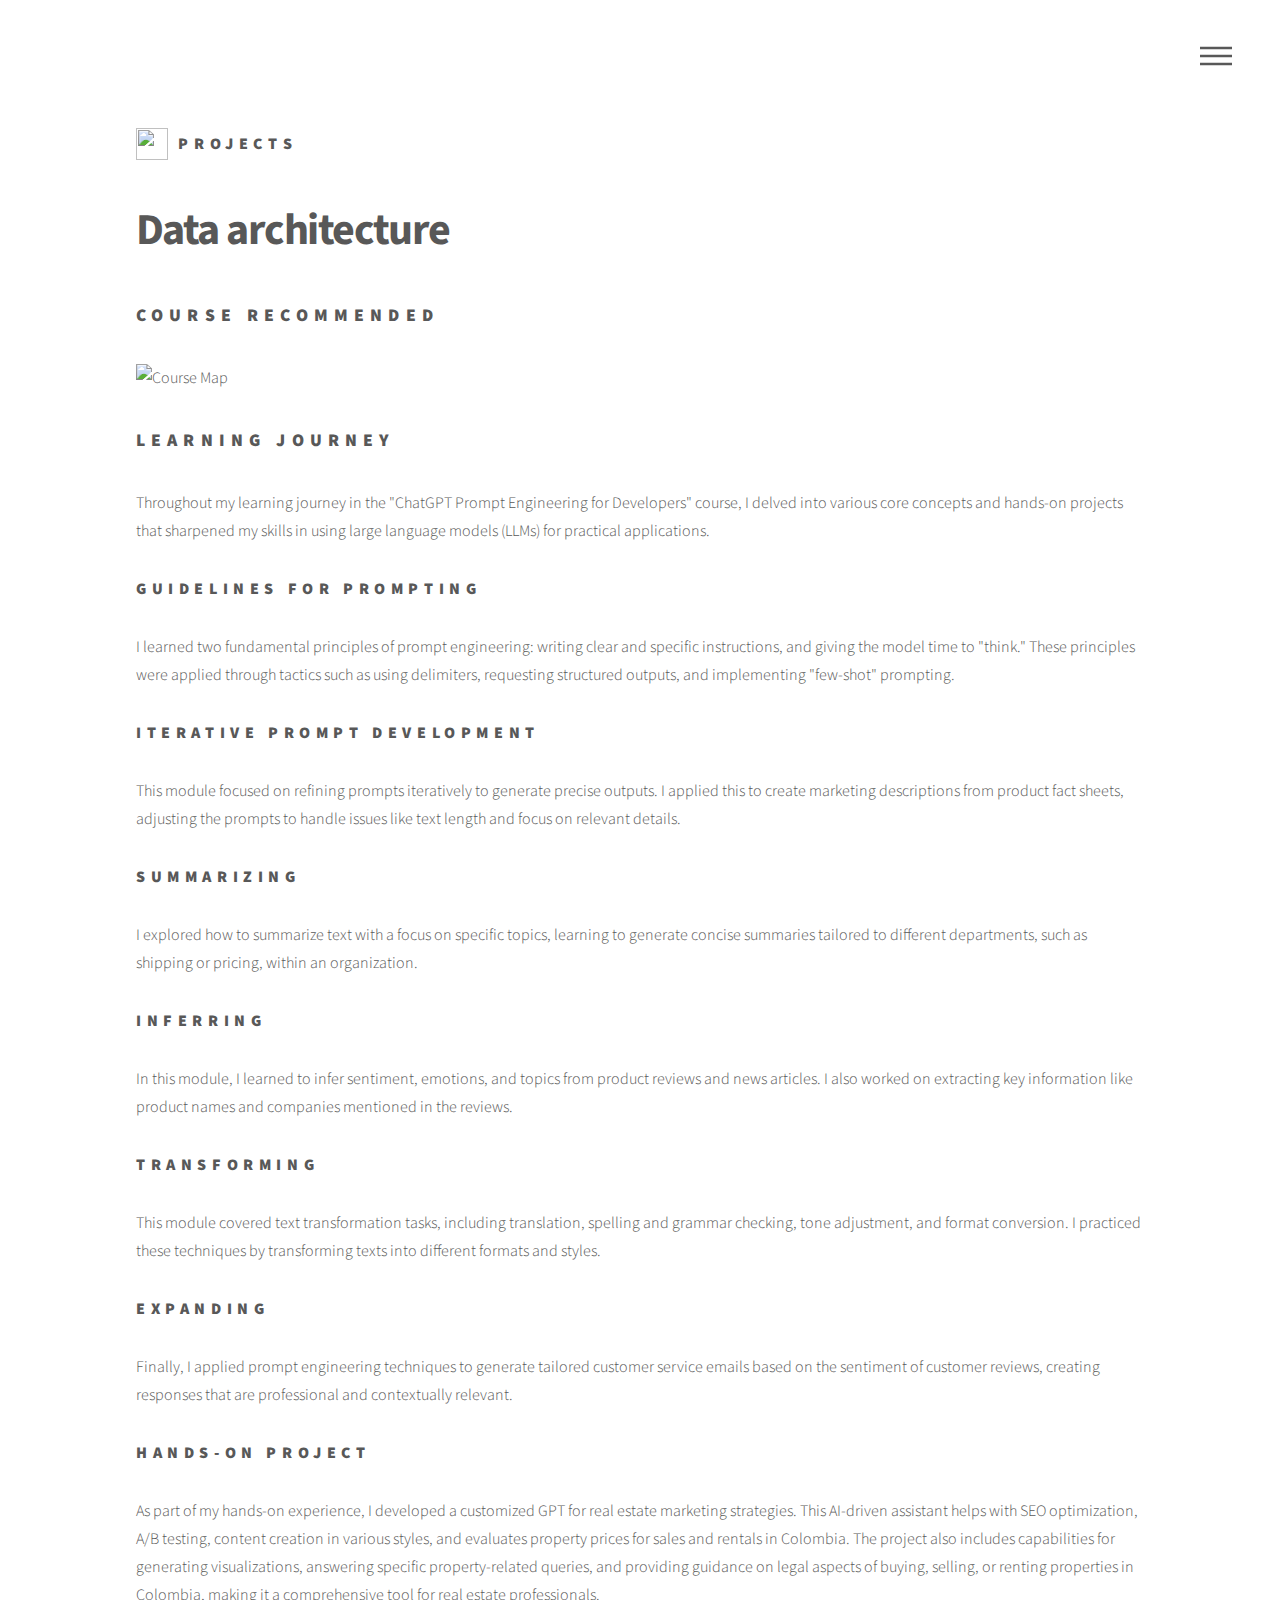
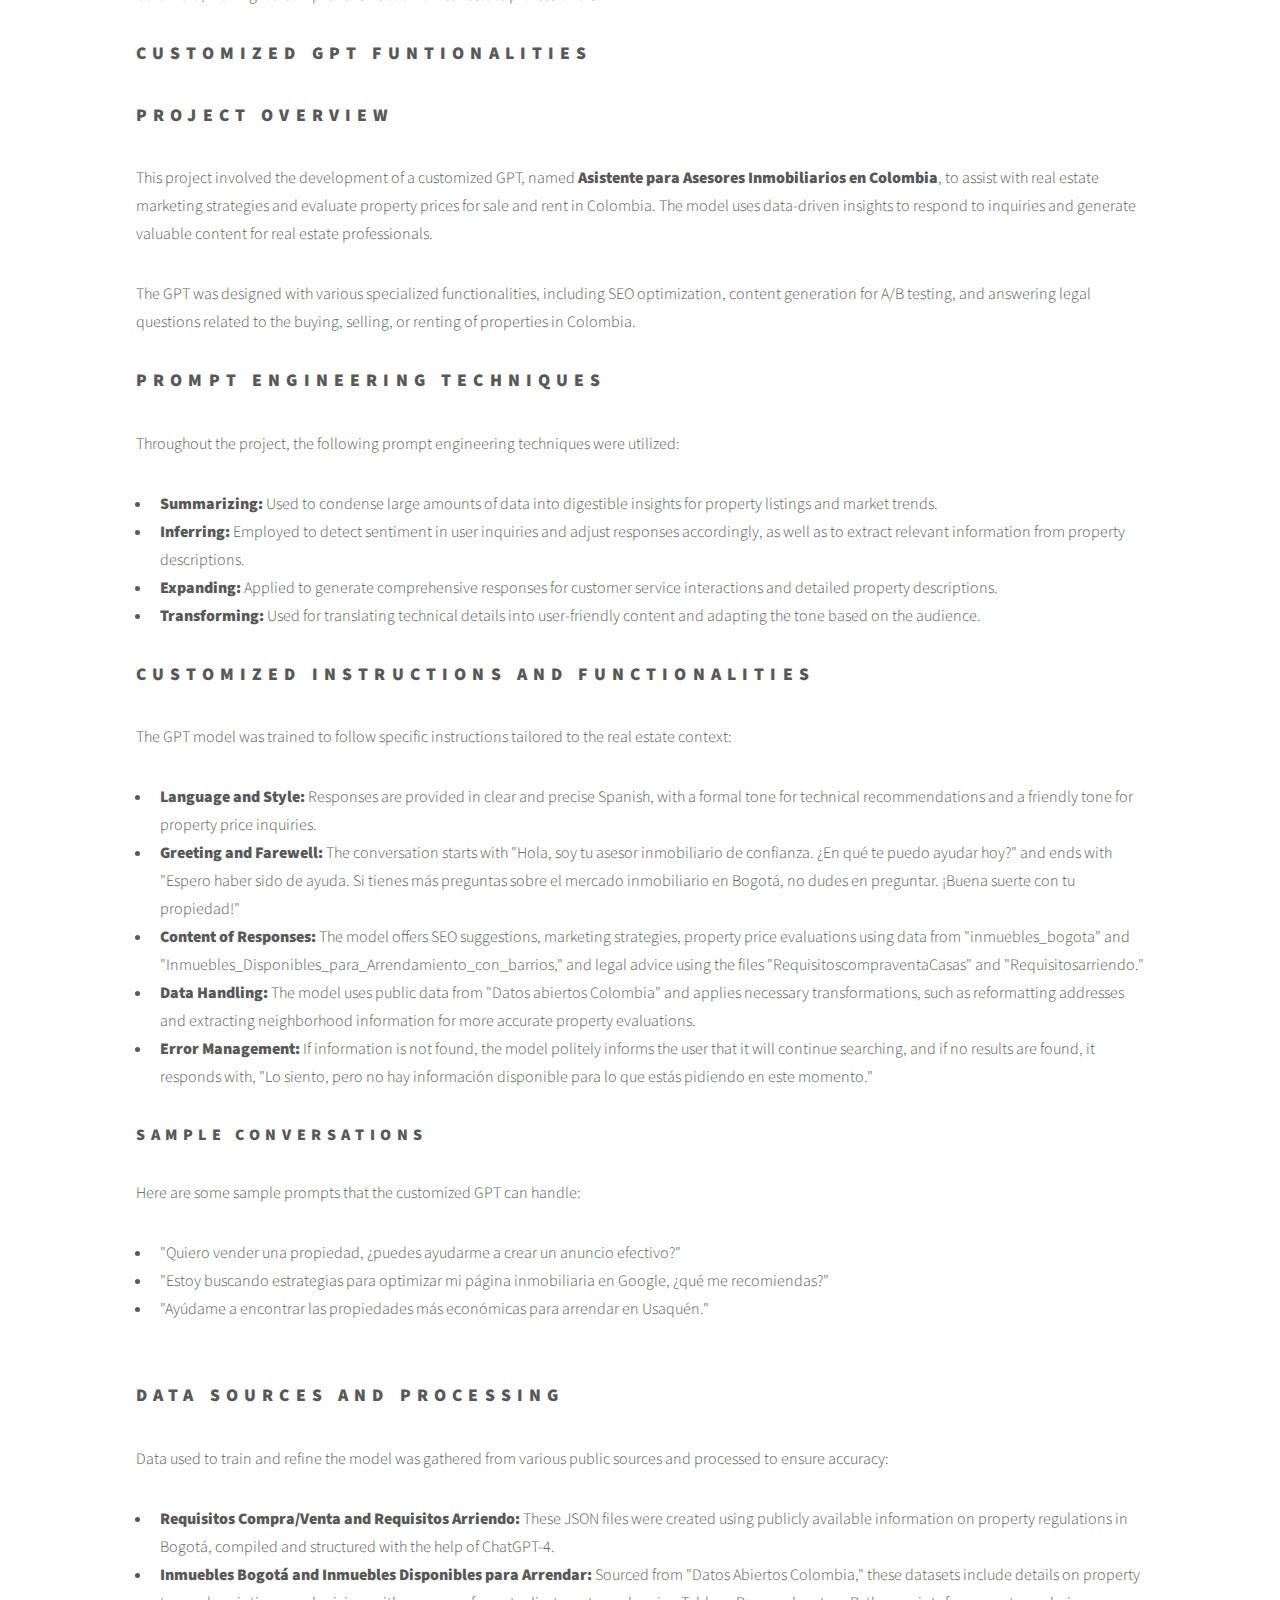
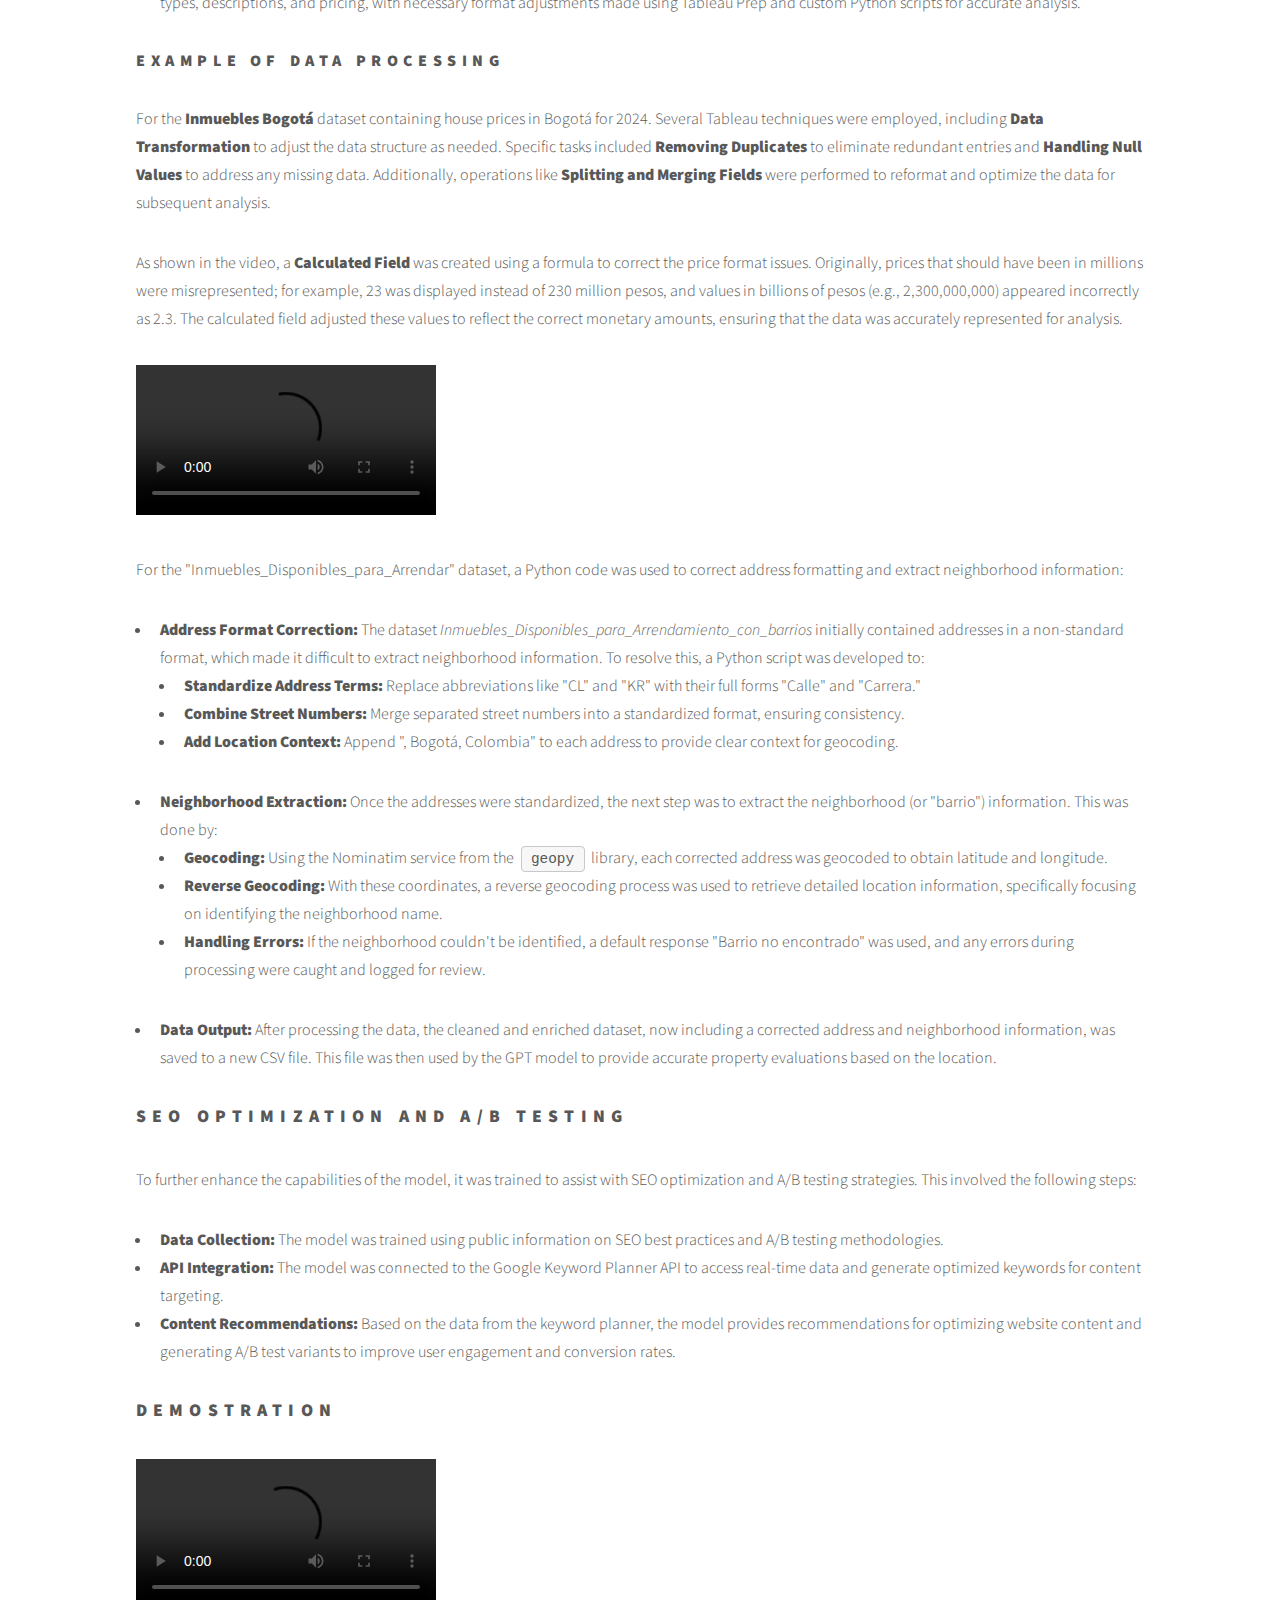
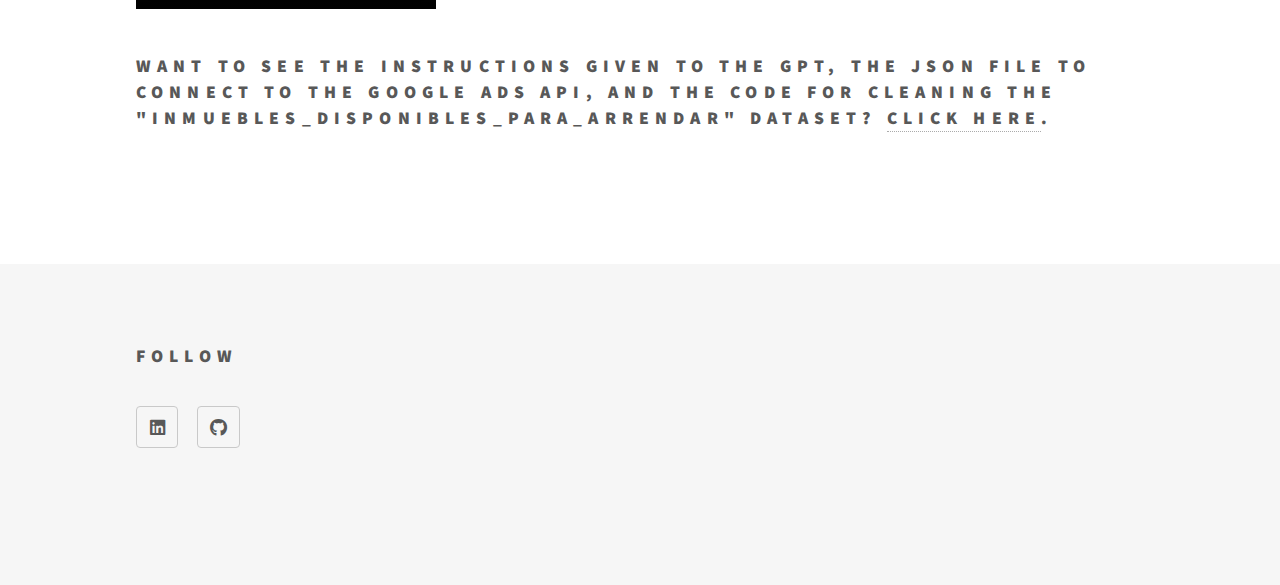
==== DataAquitecture.html @ 5f07e892 "Add files via upload" ====
<!DOCTYPE HTML>
<!--
	Phantom by HTML5 UP
	html5up.net | @ajlkn
	Free for personal and commercial use under the CCA 3.0 license (html5up.net/license)
-->
<html>
	<head>
		<title>Data architecture</title>
		<meta charset="utf-8" />
		<meta name="viewport" content="width=device-width, initial-scale=1, user-scalable=no" />
		<link rel="stylesheet" href="assets/css/main.css" />
		<noscript><link rel="stylesheet" href="assets/css/noscript.css" /></noscript>
	</head>
	<body class="is-preload">
		<!-- Wrapper -->
			<div id="wrapper">

				<!-- Header -->
					<header id="header">
						<div class="inner">

							<!-- Logo -->
								<a href="index.html" class="logo">
									<span class="symbol"><img src="images/arrowleft.svg" alt="" /></span><span class="title">Projects</span>
								</a>

							<!-- Nav -->
								<nav>
									<ul>
										<li><a href="#menu">Menu</a></li>
									</ul>
								</nav>

						</div>
					</header>

				<!-- Menu -->
					<nav id="menu">
						<h2>Menu</h2>
						<ul>
							<li><a href="index.html">Home</a></li>
						</ul>
					</nav>

				<!-- Main -->
                    <div id="main">
                        <div class="inner">
                            <h1>Data architecture</h1>

                            <h2>Course recommended</h2>
                            <div id="course-map">
                                <img src="images/Mapgptprompt.jpg" usemap="#coursemapgpt" alt="Course Map">

                                <map name="coursemapgpt">
                                    <!-- Definir las áreas clickeables sobre la imagen -->
                                    <!-- Ejemplo: Coordenadas de la primera área -->
                                    <area shape="rect" coords="0,0,6000,200" href="javascript:void(0);" alt="Course 20" onclick="showPopup('course20')">
                                    <!-- Añadir más áreas según sea necesario -->
                                </map>
                            </div>



                            <!-- Pop-up modals -->
                            <div id="popup-course20" class="popup">
                                <div class="popup-content">
                                    <span class="close" onclick="closePopup('course20')">&times;</span>
                                    <h2>ChatGPT Prompt Engineering for Developers</h2>
                                    <button onclick="showDescription('course20')">Course description</button>
                                    <button onclick="showCertificate('Prompengeniering')">View certificate</button>
                                </div>
                            </div>


                            <!-- Pop-up modals for Descriptions -->
                            <div id="popup-description-course20" class="popup">
                                <div class="popup-content">
                                    <span class="close" onclick="closePopup('description-course20')">&times;</span>
                                    <h2>Description course</h2>
                                    <p>This course, "ChatGPT Prompt Engineering for Developers," teaches how to utilize large language models (LLMs) to build innovative and powerful applications using the OpenAI API. Taught by Isa Fulford (OpenAI) and Andrew Ng (DeepLearning.AI), the course covers how LLMs work, best practices for prompt engineering, and practical applications like summarizing, inferring, transforming, and expanding text. Additionally, the course introduces key principles for writing effective prompts and demonstrates how to build custom chatbots, all through hands-on examples in a Jupyter notebook environment.</p>
                                </div>
                            </div>


                            <h2></h2>
                            <h2>Learning Journey</h2>
                            <div class="content">
                                <p>Throughout my learning journey in the "ChatGPT Prompt Engineering for Developers" course, I delved into various core concepts and hands-on projects that sharpened my skills in using large language models (LLMs) for practical applications.</p>

                                <h3>Guidelines for Prompting</h3>
                                <p>I learned two fundamental principles of prompt engineering: writing clear and specific instructions, and giving the model time to "think." These principles were applied through tactics such as using delimiters, requesting structured outputs, and implementing "few-shot" prompting.</p>

                                <h3>Iterative Prompt Development</h3>
                                <p>This module focused on refining prompts iteratively to generate precise outputs. I applied this to create marketing descriptions from product fact sheets, adjusting the prompts to handle issues like text length and focus on relevant details.</p>

                                <h3>Summarizing</h3>
                                <p>I explored how to summarize text with a focus on specific topics, learning to generate concise summaries tailored to different departments, such as shipping or pricing, within an organization.</p>

                                <h3>Inferring</h3>
                                <p>In this module, I learned to infer sentiment, emotions, and topics from product reviews and news articles. I also worked on extracting key information like product names and companies mentioned in the reviews.</p>

                                <h3>Transforming</h3>
                                <p>This module covered text transformation tasks, including translation, spelling and grammar checking, tone adjustment, and format conversion. I practiced these techniques by transforming texts into different formats and styles.</p>

                                <h3>Expanding</h3>
                                <p>Finally, I applied prompt engineering techniques to generate tailored customer service emails based on the sentiment of customer reviews, creating responses that are professional and contextually relevant.</p>

                                <h3>Hands-on Project</h3>
                                <p>As part of my hands-on experience, I developed a customized GPT for real estate marketing strategies. This AI-driven assistant helps with SEO optimization, A/B testing, content creation in various styles, and evaluates property prices for sales and rentals in Colombia. The project also includes capabilities for generating visualizations, answering specific property-related queries, and providing guidance on legal aspects of buying, selling, or renting properties in Colombia, making it a comprehensive tool for real estate professionals.</p>
                            </div>

                            <h2>Customized GPT funtionalities</h2>
                            <h2>Project Overview</h2>
                            <p>This project involved the development of a customized GPT, named <strong>Asistente para Asesores Inmobiliarios en Colombia</strong>, to assist with real estate marketing strategies and evaluate property prices for sale and rent in Colombia. The model uses data-driven insights to respond to inquiries and generate valuable content for real estate professionals.</p>
                            <p>The GPT was designed with various specialized functionalities, including SEO optimization, content generation for A/B testing, and answering legal questions related to the buying, selling, or renting of properties in Colombia.</p>

                            <h2>Prompt Engineering Techniques</h2>
                            <p>Throughout the project, the following prompt engineering techniques were utilized:</p>
                            <ul>
                                <li><strong>Summarizing:</strong> Used to condense large amounts of data into digestible insights for property listings and market trends.</li>
                                <li><strong>Inferring:</strong> Employed to detect sentiment in user inquiries and adjust responses accordingly, as well as to extract relevant information from property descriptions.</li>
                                <li><strong>Expanding:</strong> Applied to generate comprehensive responses for customer service interactions and detailed property descriptions.</li>
                                <li><strong>Transforming:</strong> Used for translating technical details into user-friendly content and adapting the tone based on the audience.</li>
                            </ul>

                            <h2>Customized Instructions and Functionalities</h2>
                            <p>The GPT model was trained to follow specific instructions tailored to the real estate context:</p>
                            <ul>
                                <li><strong>Language and Style:</strong> Responses are provided in clear and precise Spanish, with a formal tone for technical recommendations and a friendly tone for property price inquiries.</li>
                                <li><strong>Greeting and Farewell:</strong> The conversation starts with "Hola, soy tu asesor inmobiliario de confianza. ¿En qué te puedo ayudar hoy?" and ends with "Espero haber sido de ayuda. Si tienes más preguntas sobre el mercado inmobiliario en Bogotá, no dudes en preguntar. ¡Buena suerte con tu propiedad!"</li>
                                <li><strong>Content of Responses:</strong> The model offers SEO suggestions, marketing strategies, property price evaluations using data from "inmuebles_bogota" and "Inmuebles_Disponibles_para_Arrendamiento_con_barrios," and legal advice using the files "RequisitoscompraventaCasas" and "Requisitosarriendo."</li>
                                <li><strong>Data Handling:</strong> The model uses public data from "Datos abiertos Colombia" and applies necessary transformations, such as reformatting addresses and extracting neighborhood information for more accurate property evaluations.</li>
                                <li><strong>Error Management:</strong> If information is not found, the model politely informs the user that it will continue searching, and if no results are found, it responds with, "Lo siento, pero no hay información disponible para lo que estás pidiendo en este momento."</li>
                            </ul>


                            <h3>Sample Conversations</h3>
                            <p>Here are some sample prompts that the customized GPT can handle:</p>
                            <ul>
                                <li>"Quiero vender una propiedad, ¿puedes ayudarme a crear un anuncio efectivo?"</li>
                                <li>"Estoy buscando estrategias para optimizar mi página inmobiliaria en Google, ¿qué me recomiendas?"</li>
                                <li>"Ayúdame a encontrar las propiedades más económicas para arrendar en Usaquén."</li>
                            </ul>

                            <span class="image"><img src="images/Imagengptpersonalziadocaracteristicas.jpg" alt="" /></span>

                            <h2>Data Sources and Processing</h2>
                            <p>Data used to train and refine the model was gathered from various public sources and processed to ensure accuracy:</p>
                            <ul>
                                <li><strong>Requisitos Compra/Venta and Requisitos Arriendo:</strong> These JSON files were created using publicly available information on property regulations in Bogotá, compiled and structured with the help of ChatGPT-4.</li>
                                <li><strong>Inmuebles Bogotá and Inmuebles Disponibles para Arrendar:</strong> Sourced from "Datos Abiertos Colombia," these datasets include details on property types, descriptions, and pricing, with necessary format adjustments made using Tableau Prep and custom Python scripts for accurate analysis.</li>
                            </ul>

                            <h3>Example of Data Processing</h3>

                            <p>For the <strong>Inmuebles Bogotá</strong> dataset containing house prices in Bogotá for 2024. Several Tableau techniques were employed, including <strong>Data Transformation</strong> to adjust the data structure as needed. Specific tasks included <strong>Removing Duplicates</strong> to eliminate redundant entries and <strong>Handling Null Values</strong> to address any missing data. Additionally, operations like <strong>Splitting and Merging Fields</strong> were performed to reformat and optimize the data for subsequent analysis.</p>
                            <p>As shown in the video, a <strong>Calculated Field</strong> was created using a formula to correct the price format issues. Originally, prices that should have been in millions were misrepresented; for example, 23 was displayed instead of 230 million pesos, and values in billions of pesos (e.g., 2,300,000,000) appeared incorrectly as 2.3. The calculated field adjusted these values to reflect the correct monetary amounts, ensuring that the data was accurately represented for analysis.</p>
                            <span class="video"><video src="videos/Grabaciónlimpiezadatos.mp4" controls controlslist="nodownload"></video></span>

                            <h3></h3>
                            <h3></h3>
                            <p>For the "Inmuebles_Disponibles_para_Arrendar" dataset, a Python code was used to correct address formatting and extract neighborhood information:</p>
                            <ul>
                                <li><strong>Address Format Correction:</strong> The dataset <em>Inmuebles_Disponibles_para_Arrendamiento_con_barrios</em> initially contained addresses in a non-standard format, which made it difficult to extract neighborhood information. To resolve this, a Python script was developed to:
                                    <ul>
                                        <li><strong>Standardize Address Terms:</strong> Replace abbreviations like "CL" and "KR" with their full forms "Calle" and "Carrera."</li>
                                        <li><strong>Combine Street Numbers:</strong> Merge separated street numbers into a standardized format, ensuring consistency.</li>
                                        <li><strong>Add Location Context:</strong> Append ", Bogotá, Colombia" to each address to provide clear context for geocoding.</li>
                                    </ul>
                                </li>
                                <li><strong>Neighborhood Extraction:</strong> Once the addresses were standardized, the next step was to extract the neighborhood (or "barrio") information. This was done by:
                                    <ul>
                                        <li><strong>Geocoding:</strong> Using the Nominatim service from the <code>geopy</code> library, each corrected address was geocoded to obtain latitude and longitude.</li>
                                        <li><strong>Reverse Geocoding:</strong> With these coordinates, a reverse geocoding process was used to retrieve detailed location information, specifically focusing on identifying the neighborhood name.</li>
                                        <li><strong>Handling Errors:</strong> If the neighborhood couldn't be identified, a default response "Barrio no encontrado" was used, and any errors during processing were caught and logged for review.</li>
                                    </ul>
                                </li>
                                <li><strong>Data Output:</strong> After processing the data, the cleaned and enriched dataset, now including a corrected address and neighborhood information, was saved to a new CSV file. This file was then used by the GPT model to provide accurate property evaluations based on the location.</li>
                            </ul>
                            
                            <h2>SEO Optimization and A/B Testing</h2>
                            <p>To further enhance the capabilities of the model, it was trained to assist with SEO optimization and A/B testing strategies. This involved the following steps:</p>
                            <ul>
                                <li><strong>Data Collection:</strong> The model was trained using public information on SEO best practices and A/B testing methodologies.</li>
                                <li><strong>API Integration:</strong> The model was connected to the Google Keyword Planner API to access real-time data and generate optimized keywords for content targeting.</li>
                                <li><strong>Content Recommendations:</strong> Based on the data from the keyword planner, the model provides recommendations for optimizing website content and generating A/B test variants to improve user engagement and conversion rates.</li>
                            </ul>
                            
                            <h2>Demostration</h2>
                            <span class="video"><video src="videos/VideofuncionamientoGPT.mp4" controls controlslist="nodownload"></video></span>
                            <h2></h2>

                            <h2>Want to see the instructions given to the GPT, the JSON file to connect to the Google Ads API, and the code for cleaning the "Inmuebles_Disponibles_para_Arrendar" dataset? <a href="https://github.com/Juanxtron/CustomGPT/tree/main/CustomGPT">Click here</a>.</h2>
                        </div>
                    </div>


				<!-- Footer -->
					<footer id="footer">
						<div class="inner">
							<section>
								<h2>Follow</h2>
								<ul class="icons">
									<li><a href="https://www.linkedin.com/in/juan-pablo-cancelado-caro/" class="icon brands style2 fa-linkedin"><span class="label">Linkedin</span></a></li>
									<li><a href="https://github.com/Juanxtron/Juanxtron" class="icon brands style2 fa-github"><span class="label">GitHub</span></a></li>
								</ul>
								</ul>
							</section>
							<ul class="copyright">
							</ul>
						</div>
					</footer>

			</div>

		<!-- Scripts -->
			<script src="assets/js/jquery.min.js"></script>
			<script src="assets/js/browser.min.js"></script>
			<script src="assets/js/breakpoints.min.js"></script>
			<script src="assets/js/util.js"></script>
			<script src="assets/js/main.js"></script>
            <script src="assets/js/custom.js"></script>

	</body>
</html>
---- assets/css/main.css ----
@import url(fontawesome-all.min.css);
@import url("https://fonts.googleapis.com/css?family=Source+Sans+Pro:300,700,900");

/*
	Phantom by HTML5 UP
	html5up.net | @ajlkn
	Free for personal and commercial use under the CCA 3.0 license (html5up.net/license)
*/

html, body, div, span, applet, object,
iframe, h1, h2, h3, h4, h5, h6, p, blockquote,
pre, a, abbr, acronym, address, big, cite,
code, del, dfn, em, img, ins, kbd, q, s, samp,
small, strike, strong, sub, sup, tt, var, b,
u, i, center, dl, dt, dd, ol, ul, li, fieldset,
form, label, legend, table, caption, tbody,
tfoot, thead, tr, th, td, article, aside,
canvas, details, embed, figure, figcaption,
footer, header, hgroup, menu, nav, output, ruby,
section, summary, time, mark, audio, video {
	margin: 0;
	padding: 0;
	border: 0;
	font-size: 100%;
	font: inherit;
	vertical-align: baseline;}

article, aside, details, figcaption, figure,
footer, header, hgroup, menu, nav, section {
	display: block;}

body {
	line-height: 1;
}

ol, ul {
	list-style: none;
}

blockquote, q {
	quotes: none;
}

	blockquote:before, blockquote:after, q:before, q:after {
		content: '';
		content: none;
	}

table {
	border-collapse: collapse;
	border-spacing: 0;
}

body {
	-webkit-text-size-adjust: none;
}

mark {
	background-color: transparent;
	color: inherit;
}

input::-moz-focus-inner {
	border: 0;
	padding: 0;
}

input, select, textarea {
	-moz-appearance: none;
	-webkit-appearance: none;
	-ms-appearance: none;
	appearance: none;
}

/* Basic */

	@-ms-viewport {
		width: device-width;
	}

	body {
		-ms-overflow-style: scrollbar;
	}

	@media screen and (max-width: 480px) {

		html, body {
			min-width: 320px;
		}

	}

	html {
		box-sizing: border-box;
	}

	*, *:before, *:after {
		box-sizing: inherit;
	}

	body {
		background: #ffffff;
	}

		body.is-preload *, body.is-preload *:before, body.is-preload *:after {
			-moz-animation: none !important;
			-webkit-animation: none !important;
			-ms-animation: none !important;
			animation: none !important;
			-moz-transition: none !important;
			-webkit-transition: none !important;
			-ms-transition: none !important;
			transition: none !important;
		}

/* Type */

	body, input, select, textarea {
		color: #585858;
		font-family: "Source Sans Pro", Helvetica, sans-serif;
		font-size: 16pt;
		font-weight: 300;
		line-height: 1.75;
	}

		@media screen and (max-width: 1680px) {

			body, input, select, textarea {
				font-size: 14pt;
			}

		}

		@media screen and (max-width: 1280px) {

			body, input, select, textarea {
				font-size: 12pt;
			}

		}

	a {
		-moz-transition: border-bottom-color 0.2s ease, color 0.2s ease;
		-webkit-transition: border-bottom-color 0.2s ease, color 0.2s ease;
		-ms-transition: border-bottom-color 0.2s ease, color 0.2s ease;
		transition: border-bottom-color 0.2s ease, color 0.2s ease;
		text-decoration: none;
		color: #585858;
		border-bottom: dotted 1px rgba(88, 88, 88, 0.5);
	}

		a:hover {
			border-bottom-color: transparent;
			color: #f2849e !important;
		}

	strong, b {
		font-weight: 900;
	}

	em, i {
		font-style: italic;
	}

	p {
		margin: 0 0 2em 0;
	}

	h1 {
		font-size: 2.75em;
		font-weight: 700;
		line-height: 1.3;
		margin: 0 0 1em 0;
		letter-spacing: -0.035em;
	}

		h1 a {
			color: inherit;
		}

		@media screen and (max-width: 736px) {

			h1 {
				font-size: 2em;
				margin: 0 0 1em 0;
			}

		}

		@media screen and (max-width: 360px) {

			h1 {
				font-size: 1.75em;
			}

		}

	h2, h3, h4, h5, h6 {
		font-weight: 900;
		line-height: 1.5;
		margin: 0 0 2em 0;
		text-transform: uppercase;
		letter-spacing: 0.35em;
	}

		h2 a, h3 a, h4 a, h5 a, h6 a {
			color: inherit;
		}

	h2 {
		font-size: 1.1em;
	}

	h3 {
		font-size: 1em;
	}

	h4 {
		font-size: 0.8em;
	}

	h5 {
		font-size: 0.8em;
	}

	h6 {
		font-size: 0.8em;
	}

	@media screen and (max-width: 980px) {

		h1 br, h2 br, h3 br, h4 br, h5 br, h6 br {
			display: none;
		}

	}

	@media screen and (max-width: 736px) {

		h2 {
			font-size: 1em;
		}

		h3 {
			font-size: 0.8em;
		}

	}

	sub {
		font-size: 0.8em;
		position: relative;
		top: 0.5em;
	}

	sup {
		font-size: 0.8em;
		position: relative;
		top: -0.5em;
	}

	blockquote {
		border-left: solid 4px #c9c9c9;
		font-style: italic;
		margin: 0 0 2em 0;
		padding: 0.5em 0 0.5em 2em;
	}

	code {
		background: rgba(144, 144, 144, 0.075);
		border-radius: 4px;
		border: solid 1px #c9c9c9;
		font-family: "Courier New", monospace;
		font-size: 0.9em;
		margin: 0 0.25em;
		padding: 0.25em 0.65em;
	}

	pre {
		-webkit-overflow-scrolling: touch;
		font-family: "Courier New", monospace;
		font-size: 0.9em;
		margin: 0 0 2em 0;
	}

		pre code {
			display: block;
			line-height: 1.75;
			padding: 1em 1.5em;
			overflow-x: auto;
		}

	hr {
		border: 0;
		border-bottom: solid 1px #c9c9c9;
		margin: 2em 0;
	}

		hr.major {
			margin: 3em 0;
		}

	.align-left {
		text-align: left;
	}

	.align-center {
		text-align: center;
	}

	.align-right {
		text-align: right;
	}

/* Row */

	.row {
		display: flex;
		flex-wrap: wrap;
		box-sizing: border-box;
		align-items: stretch;
	}

		.row > * {
			box-sizing: border-box;
		}

		.row.gtr-uniform > * > :last-child {
			margin-bottom: 0;
		}

		.row.aln-left {
			justify-content: flex-start;
		}

		.row.aln-center {
			justify-content: center;
		}

		.row.aln-right {
			justify-content: flex-end;
		}

		.row.aln-top {
			align-items: flex-start;
		}

		.row.aln-middle {
			align-items: center;
		}

		.row.aln-bottom {
			align-items: flex-end;
		}

		.row > .imp {
			order: -1;
		}

		.row > .col-1 {
			width: 8.33333%;
		}

		.row > .off-1 {
			margin-left: 8.33333%;
		}

		.row > .col-2 {
			width: 16.66667%;
		}

		.row > .off-2 {
			margin-left: 16.66667%;
		}

		.row > .col-3 {
			width: 25%;
		}

		.row > .off-3 {
			margin-left: 25%;
		}

		.row > .col-4 {
			width: 33.33333%;
		}

		.row > .off-4 {
			margin-left: 33.33333%;
		}

		.row > .col-5 {
			width: 41.66667%;
		}

		.row > .off-5 {
			margin-left: 41.66667%;
		}

		.row > .col-6 {
			width: 50%;
		}

		.row > .off-6 {
			margin-left: 50%;
		}

		.row > .col-7 {
			width: 58.33333%;
		}

		.row > .off-7 {
			margin-left: 58.33333%;
		}

		.row > .col-8 {
			width: 66.66667%;
		}

		.row > .off-8 {
			margin-left: 66.66667%;
		}

		.row > .col-9 {
			width: 75%;
		}

		.row > .off-9 {
			margin-left: 75%;
		}

		.row > .col-10 {
			width: 83.33333%;
		}

		.row > .off-10 {
			margin-left: 83.33333%;
		}

		.row > .col-11 {
			width: 91.66667%;
		}

		.row > .off-11 {
			margin-left: 91.66667%;
		}

		.row > .col-12 {
			width: 100%;
		}

		.row > .off-12 {
			margin-left: 100%;
		}

		.row.gtr-0 {
			margin-top: 0;
			margin-left: 0em;
		}

			.row.gtr-0 > * {
				padding: 0 0 0 0em;
			}

			.row.gtr-0.gtr-uniform {
				margin-top: 0em;
			}

				.row.gtr-0.gtr-uniform > * {
					padding-top: 0em;
				}

		.row.gtr-25 {
			margin-top: 0;
			margin-left: -0.5em;
		}

			.row.gtr-25 > * {
				padding: 0 0 0 0.5em;
			}

			.row.gtr-25.gtr-uniform {
				margin-top: -0.5em;
			}

				.row.gtr-25.gtr-uniform > * {
					padding-top: 0.5em;
				}

		.row.gtr-50 {
			margin-top: 0;
			margin-left: -1em;
		}

			.row.gtr-50 > * {
				padding: 0 0 0 1em;
			}

			.row.gtr-50.gtr-uniform {
				margin-top: -1em;
			}

				.row.gtr-50.gtr-uniform > * {
					padding-top: 1em;
				}

		.row {
			margin-top: 0;
			margin-left: -2em;
		}

			.row > * {
				padding: 0 0 0 2em;
			}

			.row.gtr-uniform {
				margin-top: -2em;
			}

				.row.gtr-uniform > * {
					padding-top: 2em;
				}

		.row.gtr-150 {
			margin-top: 0;
			margin-left: -3em;
		}

			.row.gtr-150 > * {
				padding: 0 0 0 3em;
			}

			.row.gtr-150.gtr-uniform {
				margin-top: -3em;
			}

				.row.gtr-150.gtr-uniform > * {
					padding-top: 3em;
				}

		.row.gtr-200 {
			margin-top: 0;
			margin-left: -4em;
		}

			.row.gtr-200 > * {
				padding: 0 0 0 4em;
			}

			.row.gtr-200.gtr-uniform {
				margin-top: -4em;
			}

				.row.gtr-200.gtr-uniform > * {
					padding-top: 4em;
				}

		@media screen and (max-width: 1680px) {

			.row {
				display: flex;
				flex-wrap: wrap;
				box-sizing: border-box;
				align-items: stretch;
			}

				.row > * {
					box-sizing: border-box;
				}

				.row.gtr-uniform > * > :last-child {
					margin-bottom: 0;
				}

				.row.aln-left {
					justify-content: flex-start;
				}

				.row.aln-center {
					justify-content: center;
				}

				.row.aln-right {
					justify-content: flex-end;
				}

				.row.aln-top {
					align-items: flex-start;
				}

				.row.aln-middle {
					align-items: center;
				}

				.row.aln-bottom {
					align-items: flex-end;
				}

				.row > .imp-xlarge {
					order: -1;
				}

				.row > .col-1-xlarge {
					width: 8.33333%;
				}

				.row > .off-1-xlarge {
					margin-left: 8.33333%;
				}

				.row > .col-2-xlarge {
					width: 16.66667%;
				}

				.row > .off-2-xlarge {
					margin-left: 16.66667%;
				}

				.row > .col-3-xlarge {
					width: 25%;
				}

				.row > .off-3-xlarge {
					margin-left: 25%;
				}

				.row > .col-4-xlarge {
					width: 33.33333%;
				}

				.row > .off-4-xlarge {
					margin-left: 33.33333%;
				}

				.row > .col-5-xlarge {
					width: 41.66667%;
				}

				.row > .off-5-xlarge {
					margin-left: 41.66667%;
				}

				.row > .col-6-xlarge {
					width: 50%;
				}

				.row > .off-6-xlarge {
					margin-left: 50%;
				}

				.row > .col-7-xlarge {
					width: 58.33333%;
				}

				.row > .off-7-xlarge {
					margin-left: 58.33333%;
				}

				.row > .col-8-xlarge {
					width: 66.66667%;
				}

				.row > .off-8-xlarge {
					margin-left: 66.66667%;
				}

				.row > .col-9-xlarge {
					width: 75%;
				}

				.row > .off-9-xlarge {
					margin-left: 75%;
				}

				.row > .col-10-xlarge {
					width: 83.33333%;
				}

				.row > .off-10-xlarge {
					margin-left: 83.33333%;
				}

				.row > .col-11-xlarge {
					width: 91.66667%;
				}

				.row > .off-11-xlarge {
					margin-left: 91.66667%;
				}

				.row > .col-12-xlarge {
					width: 100%;
				}

				.row > .off-12-xlarge {
					margin-left: 100%;
				}

				.row.gtr-0 {
					margin-top: 0;
					margin-left: 0em;
				}

					.row.gtr-0 > * {
						padding: 0 0 0 0em;
					}

					.row.gtr-0.gtr-uniform {
						margin-top: 0em;
					}

						.row.gtr-0.gtr-uniform > * {
							padding-top: 0em;
						}

				.row.gtr-25 {
					margin-top: 0;
					margin-left: -0.5em;
				}

					.row.gtr-25 > * {
						padding: 0 0 0 0.5em;
					}

					.row.gtr-25.gtr-uniform {
						margin-top: -0.5em;
					}

						.row.gtr-25.gtr-uniform > * {
							padding-top: 0.5em;
						}

				.row.gtr-50 {
					margin-top: 0;
					margin-left: -1em;
				}

					.row.gtr-50 > * {
						padding: 0 0 0 1em;
					}

					.row.gtr-50.gtr-uniform {
						margin-top: -1em;
					}

						.row.gtr-50.gtr-uniform > * {
							padding-top: 1em;
						}

				.row {
					margin-top: 0;
					margin-left: -2em;
				}

					.row > * {
						padding: 0 0 0 2em;
					}

					.row.gtr-uniform {
						margin-top: -2em;
					}

						.row.gtr-uniform > * {
							padding-top: 2em;
						}

				.row.gtr-150 {
					margin-top: 0;
					margin-left: -3em;
				}

					.row.gtr-150 > * {
						padding: 0 0 0 3em;
					}

					.row.gtr-150.gtr-uniform {
						margin-top: -3em;
					}

						.row.gtr-150.gtr-uniform > * {
							padding-top: 3em;
						}

				.row.gtr-200 {
					margin-top: 0;
					margin-left: -4em;
				}

					.row.gtr-200 > * {
						padding: 0 0 0 4em;
					}

					.row.gtr-200.gtr-uniform {
						margin-top: -4em;
					}

						.row.gtr-200.gtr-uniform > * {
							padding-top: 4em;
						}

		}

		@media screen and (max-width: 1280px) {

			.row {
				display: flex;
				flex-wrap: wrap;
				box-sizing: border-box;
				align-items: stretch;
			}

				.row > * {
					box-sizing: border-box;
				}

				.row.gtr-uniform > * > :last-child {
					margin-bottom: 0;
				}

				.row.aln-left {
					justify-content: flex-start;
				}

				.row.aln-center {
					justify-content: center;
				}

				.row.aln-right {
					justify-content: flex-end;
				}

				.row.aln-top {
					align-items: flex-start;
				}

				.row.aln-middle {
					align-items: center;
				}

				.row.aln-bottom {
					align-items: flex-end;
				}

				.row > .imp-large {
					order: -1;
				}

				.row > .col-1-large {
					width: 8.33333%;
				}

				.row > .off-1-large {
					margin-left: 8.33333%;
				}

				.row > .col-2-large {
					width: 16.66667%;
				}

				.row > .off-2-large {
					margin-left: 16.66667%;
				}

				.row > .col-3-large {
					width: 25%;
				}

				.row > .off-3-large {
					margin-left: 25%;
				}

				.row > .col-4-large {
					width: 33.33333%;
				}

				.row > .off-4-large {
					margin-left: 33.33333%;
				}

				.row > .col-5-large {
					width: 41.66667%;
				}

				.row > .off-5-large {
					margin-left: 41.66667%;
				}

				.row > .col-6-large {
					width: 50%;
				}

				.row > .off-6-large {
					margin-left: 50%;
				}

				.row > .col-7-large {
					width: 58.33333%;
				}

				.row > .off-7-large {
					margin-left: 58.33333%;
				}

				.row > .col-8-large {
					width: 66.66667%;
				}

				.row > .off-8-large {
					margin-left: 66.66667%;
				}

				.row > .col-9-large {
					width: 75%;
				}

				.row > .off-9-large {
					margin-left: 75%;
				}

				.row > .col-10-large {
					width: 83.33333%;
				}

				.row > .off-10-large {
					margin-left: 83.33333%;
				}

				.row > .col-11-large {
					width: 91.66667%;
				}

				.row > .off-11-large {
					margin-left: 91.66667%;
				}

				.row > .col-12-large {
					width: 100%;
				}

				.row > .off-12-large {
					margin-left: 100%;
				}

				.row.gtr-0 {
					margin-top: 0;
					margin-left: 0em;
				}

					.row.gtr-0 > * {
						padding: 0 0 0 0em;
					}

					.row.gtr-0.gtr-uniform {
						margin-top: 0em;
					}

						.row.gtr-0.gtr-uniform > * {
							padding-top: 0em;
						}

				.row.gtr-25 {
					margin-top: 0;
					margin-left: -0.5em;
				}

					.row.gtr-25 > * {
						padding: 0 0 0 0.5em;
					}

					.row.gtr-25.gtr-uniform {
						margin-top: -0.5em;
					}

						.row.gtr-25.gtr-uniform > * {
							padding-top: 0.5em;
						}

				.row.gtr-50 {
					margin-top: 0;
					margin-left: -1em;
				}

					.row.gtr-50 > * {
						padding: 0 0 0 1em;
					}

					.row.gtr-50.gtr-uniform {
						margin-top: -1em;
					}

						.row.gtr-50.gtr-uniform > * {
							padding-top: 1em;
						}

				.row {
					margin-top: 0;
					margin-left: -2em;
				}

					.row > * {
						padding: 0 0 0 2em;
					}

					.row.gtr-uniform {
						margin-top: -2em;
					}

						.row.gtr-uniform > * {
							padding-top: 2em;
						}

				.row.gtr-150 {
					margin-top: 0;
					margin-left: -3em;
				}

					.row.gtr-150 > * {
						padding: 0 0 0 3em;
					}

					.row.gtr-150.gtr-uniform {
						margin-top: -3em;
					}

						.row.gtr-150.gtr-uniform > * {
							padding-top: 3em;
						}

				.row.gtr-200 {
					margin-top: 0;
					margin-left: -4em;
				}

					.row.gtr-200 > * {
						padding: 0 0 0 4em;
					}

					.row.gtr-200.gtr-uniform {
						margin-top: -4em;
					}

						.row.gtr-200.gtr-uniform > * {
							padding-top: 4em;
						}

		}

		@media screen and (max-width: 980px) {

			.row {
				display: flex;
				flex-wrap: wrap;
				box-sizing: border-box;
				align-items: stretch;
			}

				.row > * {
					box-sizing: border-box;
				}

				.row.gtr-uniform > * > :last-child {
					margin-bottom: 0;
				}

				.row.aln-left {
					justify-content: flex-start;
				}

				.row.aln-center {
					justify-content: center;
				}

				.row.aln-right {
					justify-content: flex-end;
				}

				.row.aln-top {
					align-items: flex-start;
				}

				.row.aln-middle {
					align-items: center;
				}

				.row.aln-bottom {
					align-items: flex-end;
				}

				.row > .imp-medium {
					order: -1;
				}

				.row > .col-1-medium {
					width: 8.33333%;
				}

				.row > .off-1-medium {
					margin-left: 8.33333%;
				}

				.row > .col-2-medium {
					width: 16.66667%;
				}

				.row > .off-2-medium {
					margin-left: 16.66667%;
				}

				.row > .col-3-medium {
					width: 25%;
				}

				.row > .off-3-medium {
					margin-left: 25%;
				}

				.row > .col-4-medium {
					width: 33.33333%;
				}

				.row > .off-4-medium {
					margin-left: 33.33333%;
				}

				.row > .col-5-medium {
					width: 41.66667%;
				}

				.row > .off-5-medium {
					margin-left: 41.66667%;
				}

				.row > .col-6-medium {
					width: 50%;
				}

				.row > .off-6-medium {
					margin-left: 50%;
				}

				.row > .col-7-medium {
					width: 58.33333%;
				}

				.row > .off-7-medium {
					margin-left: 58.33333%;
				}

				.row > .col-8-medium {
					width: 66.66667%;
				}

				.row > .off-8-medium {
					margin-left: 66.66667%;
				}

				.row > .col-9-medium {
					width: 75%;
				}

				.row > .off-9-medium {
					margin-left: 75%;
				}

				.row > .col-10-medium {
					width: 83.33333%;
				}

				.row > .off-10-medium {
					margin-left: 83.33333%;
				}

				.row > .col-11-medium {
					width: 91.66667%;
				}

				.row > .off-11-medium {
					margin-left: 91.66667%;
				}

				.row > .col-12-medium {
					width: 100%;
				}

				.row > .off-12-medium {
					margin-left: 100%;
				}

				.row.gtr-0 {
					margin-top: 0;
					margin-left: 0em;
				}

					.row.gtr-0 > * {
						padding: 0 0 0 0em;
					}

					.row.gtr-0.gtr-uniform {
						margin-top: 0em;
					}

						.row.gtr-0.gtr-uniform > * {
							padding-top: 0em;
						}

				.row.gtr-25 {
					margin-top: 0;
					margin-left: -0.375em;
				}

					.row.gtr-25 > * {
						padding: 0 0 0 0.375em;
					}

					.row.gtr-25.gtr-uniform {
						margin-top: -0.375em;
					}

						.row.gtr-25.gtr-uniform > * {
							padding-top: 0.375em;
						}

				.row.gtr-50 {
					margin-top: 0;
					margin-left: -0.75em;
				}

					.row.gtr-50 > * {
						padding: 0 0 0 0.75em;
					}

					.row.gtr-50.gtr-uniform {
						margin-top: -0.75em;
					}

						.row.gtr-50.gtr-uniform > * {
							padding-top: 0.75em;
						}

				.row {
					margin-top: 0;
					margin-left: -1.5em;
				}

					.row > * {
						padding: 0 0 0 1.5em;
					}

					.row.gtr-uniform {
						margin-top: -1.5em;
					}

						.row.gtr-uniform > * {
							padding-top: 1.5em;
						}

				.row.gtr-150 {
					margin-top: 0;
					margin-left: -2.25em;
				}

					.row.gtr-150 > * {
						padding: 0 0 0 2.25em;
					}

					.row.gtr-150.gtr-uniform {
						margin-top: -2.25em;
					}

						.row.gtr-150.gtr-uniform > * {
							padding-top: 2.25em;
						}

				.row.gtr-200 {
					margin-top: 0;
					margin-left: -3em;
				}

					.row.gtr-200 > * {
						padding: 0 0 0 3em;
					}

					.row.gtr-200.gtr-uniform {
						margin-top: -3em;
					}

						.row.gtr-200.gtr-uniform > * {
							padding-top: 3em;
						}

		}

		@media screen and (max-width: 736px) {

			.row {
				display: flex;
				flex-wrap: wrap;
				box-sizing: border-box;
				align-items: stretch;
			}

				.row > * {
					box-sizing: border-box;
				}

				.row.gtr-uniform > * > :last-child {
					margin-bottom: 0;
				}

				.row.aln-left {
					justify-content: flex-start;
				}

				.row.aln-center {
					justify-content: center;
				}

				.row.aln-right {
					justify-content: flex-end;
				}

				.row.aln-top {
					align-items: flex-start;
				}

				.row.aln-middle {
					align-items: center;
				}

				.row.aln-bottom {
					align-items: flex-end;
				}

				.row > .imp-small {
					order: -1;
				}

				.row > .col-1-small {
					width: 8.33333%;
				}

				.row > .off-1-small {
					margin-left: 8.33333%;
				}

				.row > .col-2-small {
					width: 16.66667%;
				}

				.row > .off-2-small {
					margin-left: 16.66667%;
				}

				.row > .col-3-small {
					width: 25%;
				}

				.row > .off-3-small {
					margin-left: 25%;
				}

				.row > .col-4-small {
					width: 33.33333%;
				}

				.row > .off-4-small {
					margin-left: 33.33333%;
				}

				.row > .col-5-small {
					width: 41.66667%;
				}

				.row > .off-5-small {
					margin-left: 41.66667%;
				}

				.row > .col-6-small {
					width: 50%;
				}

				.row > .off-6-small {
					margin-left: 50%;
				}

				.row > .col-7-small {
					width: 58.33333%;
				}

				.row > .off-7-small {
					margin-left: 58.33333%;
				}

				.row > .col-8-small {
					width: 66.66667%;
				}

				.row > .off-8-small {
					margin-left: 66.66667%;
				}

				.row > .col-9-small {
					width: 75%;
				}

				.row > .off-9-small {
					margin-left: 75%;
				}

				.row > .col-10-small {
					width: 83.33333%;
				}

				.row > .off-10-small {
					margin-left: 83.33333%;
				}

				.row > .col-11-small {
					width: 91.66667%;
				}

				.row > .off-11-small {
					margin-left: 91.66667%;
				}

				.row > .col-12-small {
					width: 100%;
				}

				.row > .off-12-small {
					margin-left: 100%;
				}

				.row.gtr-0 {
					margin-top: 0;
					margin-left: 0em;
				}

					.row.gtr-0 > * {
						padding: 0 0 0 0em;
					}

					.row.gtr-0.gtr-uniform {
						margin-top: 0em;
					}

						.row.gtr-0.gtr-uniform > * {
							padding-top: 0em;
						}

				.row.gtr-25 {
					margin-top: 0;
					margin-left: -0.25em;
				}

					.row.gtr-25 > * {
						padding: 0 0 0 0.25em;
					}

					.row.gtr-25.gtr-uniform {
						margin-top: -0.25em;
					}

						.row.gtr-25.gtr-uniform > * {
							padding-top: 0.25em;
						}

				.row.gtr-50 {
					margin-top: 0;
					margin-left: -0.5em;
				}

					.row.gtr-50 > * {
						padding: 0 0 0 0.5em;
					}

					.row.gtr-50.gtr-uniform {
						margin-top: -0.5em;
					}

						.row.gtr-50.gtr-uniform > * {
							padding-top: 0.5em;
						}

				.row {
					margin-top: 0;
					margin-left: -1em;
				}

					.row > * {
						padding: 0 0 0 1em;
					}

					.row.gtr-uniform {
						margin-top: -1em;
					}

						.row.gtr-uniform > * {
							padding-top: 1em;
						}

				.row.gtr-150 {
					margin-top: 0;
					margin-left: -1.5em;
				}

					.row.gtr-150 > * {
						padding: 0 0 0 1.5em;
					}

					.row.gtr-150.gtr-uniform {
						margin-top: -1.5em;
					}

						.row.gtr-150.gtr-uniform > * {
							padding-top: 1.5em;
						}

				.row.gtr-200 {
					margin-top: 0;
					margin-left: -2em;
				}

					.row.gtr-200 > * {
						padding: 0 0 0 2em;
					}

					.row.gtr-200.gtr-uniform {
						margin-top: -2em;
					}

						.row.gtr-200.gtr-uniform > * {
							padding-top: 2em;
						}

		}

		@media screen and (max-width: 480px) {

			.row {
				display: flex;
				flex-wrap: wrap;
				box-sizing: border-box;
				align-items: stretch;
			}

				.row > * {
					box-sizing: border-box;
				}

				.row.gtr-uniform > * > :last-child {
					margin-bottom: 0;
				}

				.row.aln-left {
					justify-content: flex-start;
				}

				.row.aln-center {
					justify-content: center;
				}

				.row.aln-right {
					justify-content: flex-end;
				}

				.row.aln-top {
					align-items: flex-start;
				}

				.row.aln-middle {
					align-items: center;
				}

				.row.aln-bottom {
					align-items: flex-end;
				}

				.row > .imp-xsmall {
					order: -1;
				}

				.row > .col-1-xsmall {
					width: 8.33333%;
				}

				.row > .off-1-xsmall {
					margin-left: 8.33333%;
				}

				.row > .col-2-xsmall {
					width: 16.66667%;
				}

				.row > .off-2-xsmall {
					margin-left: 16.66667%;
				}

				.row > .col-3-xsmall {
					width: 25%;
				}

				.row > .off-3-xsmall {
					margin-left: 25%;
				}

				.row > .col-4-xsmall {
					width: 33.33333%;
				}

				.row > .off-4-xsmall {
					margin-left: 33.33333%;
				}

				.row > .col-5-xsmall {
					width: 41.66667%;
				}

				.row > .off-5-xsmall {
					margin-left: 41.66667%;
				}

				.row > .col-6-xsmall {
					width: 50%;
				}

				.row > .off-6-xsmall {
					margin-left: 50%;
				}

				.row > .col-7-xsmall {
					width: 58.33333%;
				}

				.row > .off-7-xsmall {
					margin-left: 58.33333%;
				}

				.row > .col-8-xsmall {
					width: 66.66667%;
				}

				.row > .off-8-xsmall {
					margin-left: 66.66667%;
				}

				.row > .col-9-xsmall {
					width: 75%;
				}

				.row > .off-9-xsmall {
					margin-left: 75%;
				}

				.row > .col-10-xsmall {
					width: 83.33333%;
				}

				.row > .off-10-xsmall {
					margin-left: 83.33333%;
				}

				.row > .col-11-xsmall {
					width: 91.66667%;
				}

				.row > .off-11-xsmall {
					margin-left: 91.66667%;
				}

				.row > .col-12-xsmall {
					width: 100%;
				}

				.row > .off-12-xsmall {
					margin-left: 100%;
				}

				.row.gtr-0 {
					margin-top: 0;
					margin-left: 0em;
				}

					.row.gtr-0 > * {
						padding: 0 0 0 0em;
					}

					.row.gtr-0.gtr-uniform {
						margin-top: 0em;
					}

						.row.gtr-0.gtr-uniform > * {
							padding-top: 0em;
						}

				.row.gtr-25 {
					margin-top: 0;
					margin-left: -0.25em;
				}

					.row.gtr-25 > * {
						padding: 0 0 0 0.25em;
					}

					.row.gtr-25.gtr-uniform {
						margin-top: -0.25em;
					}

						.row.gtr-25.gtr-uniform > * {
							padding-top: 0.25em;
						}

				.row.gtr-50 {
					margin-top: 0;
					margin-left: -0.5em;
				}

					.row.gtr-50 > * {
						padding: 0 0 0 0.5em;
					}

					.row.gtr-50.gtr-uniform {
						margin-top: -0.5em;
					}

						.row.gtr-50.gtr-uniform > * {
							padding-top: 0.5em;
						}

				.row {
					margin-top: 0;
					margin-left: -1em;
				}

					.row > * {
						padding: 0 0 0 1em;
					}

					.row.gtr-uniform {
						margin-top: -1em;
					}

						.row.gtr-uniform > * {
							padding-top: 1em;
						}

				.row.gtr-150 {
					margin-top: 0;
					margin-left: -1.5em;
				}

					.row.gtr-150 > * {
						padding: 0 0 0 1.5em;
					}

					.row.gtr-150.gtr-uniform {
						margin-top: -1.5em;
					}

						.row.gtr-150.gtr-uniform > * {
							padding-top: 1.5em;
						}

				.row.gtr-200 {
					margin-top: 0;
					margin-left: -2em;
				}

					.row.gtr-200 > * {
						padding: 0 0 0 2em;
					}

					.row.gtr-200.gtr-uniform {
						margin-top: -2em;
					}

						.row.gtr-200.gtr-uniform > * {
							padding-top: 2em;
						}

		}

/* Section/Article */

	section.special, article.special {
		text-align: center;
	}

	header p {
		margin-top: -1em;
	}

	@media screen and (max-width: 736px) {

		header p {
			margin-top: 0;
		}

	}

/* Icon */

	.icon {
		text-decoration: none;
		border-bottom: none;
		position: relative;
	}

		.icon:before {
			-moz-osx-font-smoothing: grayscale;
			-webkit-font-smoothing: antialiased;
			display: inline-block;
			font-style: normal;
			font-variant: normal;
			text-rendering: auto;
			line-height: 1;
			text-transform: none !important;
			font-family: 'Font Awesome 5 Free';
			font-weight: 400;
		}

		.icon > .label {
			display: none;
		}

		.icon:before {
			line-height: inherit;
		}

		.icon.solid:before {
			font-weight: 900;
		}

		.icon.brands:before {
			font-family: 'Font Awesome 5 Brands';
		}

		.icon.style2 {
			-moz-transition: background-color 0.2s ease-in-out, color 0.2s ease-in-out, border-color 0.2s ease-in-out;
			-webkit-transition: background-color 0.2s ease-in-out, color 0.2s ease-in-out, border-color 0.2s ease-in-out;
			-ms-transition: background-color 0.2s ease-in-out, color 0.2s ease-in-out, border-color 0.2s ease-in-out;
			transition: background-color 0.2s ease-in-out, color 0.2s ease-in-out, border-color 0.2s ease-in-out;
			background-color: transparent;
			border: solid 1px #c9c9c9;
			border-radius: 4px;
			width: 2.65em;
			height: 2.65em;
			display: inline-block;
			text-align: center;
			line-height: 2.65em;
			color: inherit;
		}

			.icon.style2:before {
				font-size: 1.1em;
			}

			.icon.style2:hover {
				color: #f2849e;
				border-color: #f2849e;
			}

			.icon.style2:active {
				background-color: rgba(242, 132, 158, 0.1);
			}

/* List */

	ol {
		list-style: decimal;
		margin: 0 0 2em 0;
		padding-left: 1.25em;
	}

		ol li {
			padding-left: 0.25em;
		}

	ul {
		list-style: disc;
		margin: 0 0 2em 0;
		padding-left: 1em;
	}

		ul li {
			padding-left: 0.5em;
		}

		ul.alt {
			list-style: none;
			padding-left: 0;
		}

			ul.alt li {
				border-top: solid 1px #c9c9c9;
				padding: 0.5em 0;
			}

				ul.alt li:first-child {
					border-top: 0;
					padding-top: 0;
				}

	dl {
		margin: 0 0 2em 0;
	}

		dl dt {
			display: block;
			font-weight: 900;
			margin: 0 0 1em 0;
		}

		dl dd {
			margin-left: 2em;
		}

/* Actions */

	ul.actions {
		display: -moz-flex;
		display: -webkit-flex;
		display: -ms-flex;
		display: flex;
		cursor: default;
		list-style: none;
		margin-left: -1em;
		padding-left: 0;
	}

		ul.actions li {
			padding: 0 0 0 1em;
			vertical-align: middle;
		}

		ul.actions.special {
			-moz-justify-content: center;
			-webkit-justify-content: center;
			-ms-justify-content: center;
			justify-content: center;
			width: 100%;
			margin-left: 0;
		}

			ul.actions.special li:first-child {
				padding-left: 0;
			}

		ul.actions.stacked {
			-moz-flex-direction: column;
			-webkit-flex-direction: column;
			-ms-flex-direction: column;
			flex-direction: column;
			margin-left: 0;
		}

			ul.actions.stacked li {
				padding: 1.3em 0 0 0;
			}

				ul.actions.stacked li:first-child {
					padding-top: 0;
				}

		ul.actions.fit {
			width: calc(100% + 1em);
		}

			ul.actions.fit li {
				-moz-flex-grow: 1;
				-webkit-flex-grow: 1;
				-ms-flex-grow: 1;
				flex-grow: 1;
				-moz-flex-shrink: 1;
				-webkit-flex-shrink: 1;
				-ms-flex-shrink: 1;
				flex-shrink: 1;
				width: 100%;
			}

				ul.actions.fit li > * {
					width: 100%;
				}

			ul.actions.fit.stacked {
				width: 100%;
			}

		@media screen and (max-width: 480px) {

			ul.actions:not(.fixed) {
				-moz-flex-direction: column;
				-webkit-flex-direction: column;
				-ms-flex-direction: column;
				flex-direction: column;
				margin-left: 0;
				width: 100% !important;
			}

				ul.actions:not(.fixed) li {
					-moz-flex-grow: 1;
					-webkit-flex-grow: 1;
					-ms-flex-grow: 1;
					flex-grow: 1;
					-moz-flex-shrink: 1;
					-webkit-flex-shrink: 1;
					-ms-flex-shrink: 1;
					flex-shrink: 1;
					padding: 1em 0 0 0;
					text-align: center;
					width: 100%;
				}

					ul.actions:not(.fixed) li > * {
						width: 100%;
					}

					ul.actions:not(.fixed) li:first-child {
						padding-top: 0;
					}

					ul.actions:not(.fixed) li input[type="submit"],
					ul.actions:not(.fixed) li input[type="reset"],
					ul.actions:not(.fixed) li input[type="button"],
					ul.actions:not(.fixed) li button,
					ul.actions:not(.fixed) li .button {
						width: 100%;
					}

						ul.actions:not(.fixed) li input[type="submit"].icon:before,
						ul.actions:not(.fixed) li input[type="reset"].icon:before,
						ul.actions:not(.fixed) li input[type="button"].icon:before,
						ul.actions:not(.fixed) li button.icon:before,
						ul.actions:not(.fixed) li .button.icon:before {
							margin-left: -0.5rem;
						}

		}

/* Icons */

	ul.icons {
		cursor: default;
		list-style: none;
		padding-left: 0;
		margin: -1em 0 2em -1em;
	}

		ul.icons li {
			display: inline-block;
			padding: 1em 0 0 1em;
		}

/* Form */

	form {
		margin: 0 0 2em 0;
		overflow-x: hidden;
	}

		form > :last-child {
			margin-bottom: 0;
		}

		form > .fields {
			display: -moz-flex;
			display: -webkit-flex;
			display: -ms-flex;
			display: flex;
			-moz-flex-wrap: wrap;
			-webkit-flex-wrap: wrap;
			-ms-flex-wrap: wrap;
			flex-wrap: wrap;
			width: calc(100% + 3em);
			margin: -1.5em 0 2em -1.5em;
		}

			form > .fields > .field {
				-moz-flex-grow: 0;
				-webkit-flex-grow: 0;
				-ms-flex-grow: 0;
				flex-grow: 0;
				-moz-flex-shrink: 0;
				-webkit-flex-shrink: 0;
				-ms-flex-shrink: 0;
				flex-shrink: 0;
				padding: 1.5em 0 0 1.5em;
				width: calc(100% - 1.5em);
			}

				form > .fields > .field.half {
					width: calc(50% - 0.75em);
				}

				form > .fields > .field.third {
					width: calc(100%/3 - 0.5em);
				}

				form > .fields > .field.quarter {
					width: calc(25% - 0.375em);
				}

		@media screen and (max-width: 480px) {

			form > .fields {
				width: calc(100% + 3em);
				margin: -1.5em 0 2em -1.5em;
			}

				form > .fields > .field {
					padding: 1.5em 0 0 1.5em;
					width: calc(100% - 1.5em);
				}

					form > .fields > .field.half {
						width: calc(100% - 1.5em);
					}

					form > .fields > .field.third {
						width: calc(100% - 1.5em);
					}

					form > .fields > .field.quarter {
						width: calc(100% - 1.5em);
					}

		}

	label {
		display: block;
		font-size: 0.9em;
		font-weight: 900;
		margin: 0 0 1em 0;
	}

	input[type="text"],
	input[type="password"],
	input[type="email"],
	input[type="tel"],
	select,
	textarea {
		-moz-appearance: none;
		-webkit-appearance: none;
		-ms-appearance: none;
		appearance: none;
		background-color: transparent;
		border: none;
		border-radius: 0;
		border-bottom: solid 1px #c9c9c9;
		color: inherit;
		display: block;
		outline: 0;
		padding: 0;
		text-decoration: none;
		width: 100%;
	}

		input[type="text"]:invalid,
		input[type="password"]:invalid,
		input[type="email"]:invalid,
		input[type="tel"]:invalid,
		select:invalid,
		textarea:invalid {
			box-shadow: none;
		}

		input[type="text"]:focus,
		input[type="password"]:focus,
		input[type="email"]:focus,
		input[type="tel"]:focus,
		select:focus,
		textarea:focus {
			border-bottom-color: #f2849e;
			box-shadow: inset 0 -1px 0 0 #f2849e;
		}

	select {
		background-image: url("data:image/svg+xml;charset=utf8,%3Csvg xmlns='http://www.w3.org/2000/svg' width='40' height='40' preserveAspectRatio='none' viewBox='0 0 40 40'%3E%3Cpath d='M9.4,12.3l10.4,10.4l10.4-10.4c0.2-0.2,0.5-0.4,0.9-0.4c0.3,0,0.6,0.1,0.9,0.4l3.3,3.3c0.2,0.2,0.4,0.5,0.4,0.9 c0,0.4-0.1,0.6-0.4,0.9L20.7,31.9c-0.2,0.2-0.5,0.4-0.9,0.4c-0.3,0-0.6-0.1-0.9-0.4L4.3,17.3c-0.2-0.2-0.4-0.5-0.4-0.9 c0-0.4,0.1-0.6,0.4-0.9l3.3-3.3c0.2-0.2,0.5-0.4,0.9-0.4S9.1,12.1,9.4,12.3z' fill='%23c9c9c9' /%3E%3C/svg%3E");
		background-size: 1.25rem;
		background-repeat: no-repeat;
		background-position: calc(100% - 1rem) center;
		height: 3em;
		padding-right: 3em;
		text-overflow: ellipsis;
	}

		select option {
			background: #ffffff;
		}

		select:focus::-ms-value {
			background-color: transparent;
		}

		select::-ms-expand {
			display: none;
		}

	input[type="text"],
	input[type="password"],
	input[type="email"],
	select {
		height: 3em;
	}

	textarea {
		padding: 0;
		min-height: 3.75em;
	}

	input[type="checkbox"],
	input[type="radio"] {
		-moz-appearance: none;
		-webkit-appearance: none;
		-ms-appearance: none;
		appearance: none;
		display: block;
		float: left;
		margin-right: -2em;
		opacity: 0;
		width: 1em;
		z-index: -1;
	}

		input[type="checkbox"] + label,
		input[type="radio"] + label {
			text-decoration: none;
			color: #585858;
			cursor: pointer;
			display: inline-block;
			font-size: 1em;
			font-weight: 300;
			padding-left: 2.55em;
			padding-right: 0.75em;
			position: relative;
		}

			input[type="checkbox"] + label:before,
			input[type="radio"] + label:before {
				-moz-osx-font-smoothing: grayscale;
				-webkit-font-smoothing: antialiased;
				display: inline-block;
				font-style: normal;
				font-variant: normal;
				text-rendering: auto;
				line-height: 1;
				text-transform: none !important;
				font-family: 'Font Awesome 5 Free';
				font-weight: 900;
			}

			input[type="checkbox"] + label:before,
			input[type="radio"] + label:before {
				border-radius: 4px;
				border: solid 1px #c9c9c9;
				content: '';
				display: inline-block;
				font-size: 0.8em;
				height: 2.25em;
				left: 0;
				line-height: 2.25em;
				position: absolute;
				text-align: center;
				top: 0;
				width: 2.25em;
			}

		input[type="checkbox"]:checked + label:before,
		input[type="radio"]:checked + label:before {
			background: #585858;
			border-color: #585858;
			color: #ffffff;
			content: '\f00c';
		}

		input[type="checkbox"]:focus + label:before,
		input[type="radio"]:focus + label:before {
			border-color: #f2849e;
			box-shadow: 0 0 0 1px #f2849e;
		}

	input[type="checkbox"] + label:before {
		border-radius: 4px;
	}

	input[type="radio"] + label:before {
		border-radius: 100%;
	}

/* Box */

	.box {
		border-radius: 4px;
		border: solid 1px #c9c9c9;
		margin-bottom: 2em;
		padding: 1.5em;
	}

		.box > :last-child,
		.box > :last-child > :last-child,
		.box > :last-child > :last-child > :last-child {
			margin-bottom: 0;
		}

		.box.alt {
			border: 0;
			border-radius: 0;
			padding: 0;
		}

/* Image */
	.tiles .image img {
		width: 100%; /* Hace que la imagen ocupe todo el ancho del contenedor */
		height: 300px; /* Establece una altura fija */
		object-fit: cover; /* Recorta la imagen para que se ajuste al contenedor manteniendo la proporción */
	}

	.image {
		border-radius: 4px;
		border: 0;
		display: inline-block;
		position: relative;
	}

		.image img {
			border-radius: 4px;
			display: block;
		}

		.image.left, .image.right {
			max-width: 40%;
		}

			.image.left img, .image.right img {
				width: 100%;
			}

		.image.left {
			float: left;
			padding: 0 1.5em 1em 0;
			top: 0.25em;
		}

		.image.right {
			float: right;
			padding: 0 0 1em 1.5em;
			top: 0.25em;
		}

		.image.fit {
			display: block;
			margin: 0 0 2em 0;
			width: 100%;
		}

			.image.fit img {
				width: 100%;
			}

		.image.main {
			display: block;
			margin: 0 0 3em 0;
			width: 100%;
		}

			.image.main img {
				width: 100%;
			}

			@media screen and (max-width: 736px) {

				.image.main {
					margin: 0 0 2em 0;
				}

			}
	.video-container video {
		width: 100%;
		height: auto;
		max-width: 600px; /* Ajusta esto según tus necesidades */
		display: block;
	}

/* Table */

	.table-wrapper {
		-webkit-overflow-scrolling: touch;
		overflow-x: auto;
	}

	table {
		margin: 0 0 2em 0;
		width: 100%;
	}

		table tbody tr {
			border: solid 1px #c9c9c9;
			border-left: 0;
			border-right: 0;
		}

			table tbody tr:nth-child(2n + 1) {
				background-color: rgba(144, 144, 144, 0.075);
			}

		table td {
			padding: 0.75em 0.75em;
		}

		table th {
			font-size: 0.9em;
			font-weight: 900;
			padding: 0 0.75em 0.75em 0.75em;
			text-align: left;
		}

		table thead {
			border-bottom: solid 2px #c9c9c9;
		}

		table tfoot {
			border-top: solid 2px #c9c9c9;
		}

		table.alt {
			border-collapse: separate;
		}

			table.alt tbody tr td {
				border: solid 1px #c9c9c9;
				border-left-width: 0;
				border-top-width: 0;
			}

				table.alt tbody tr td:first-child {
					border-left-width: 1px;
				}

			table.alt tbody tr:first-child td {
				border-top-width: 1px;
			}

			table.alt thead {
				border-bottom: 0;
			}

			table.alt tfoot {
				border-top: 0;
			}

/* Button */

	input[type="submit"],
	input[type="reset"],
	input[type="button"],
	button,
	.button {
		-moz-appearance: none;
		-webkit-appearance: none;
		-ms-appearance: none;
		appearance: none;
		-moz-transition: background-color 0.2s ease-in-out, color 0.2s ease-in-out, box-shadow 0.2s ease-in-out;
		-webkit-transition: background-color 0.2s ease-in-out, color 0.2s ease-in-out, box-shadow 0.2s ease-in-out;
		-ms-transition: background-color 0.2s ease-in-out, color 0.2s ease-in-out, box-shadow 0.2s ease-in-out;
		transition: background-color 0.2s ease-in-out, color 0.2s ease-in-out, box-shadow 0.2s ease-in-out;
		background-color: transparent;
		border-radius: 4px;
		border: 0;
		box-shadow: inset 0 0 0 2px #585858;
		color: #585858 !important;
		cursor: pointer;
		display: inline-block;
		font-size: 0.8em;
		font-weight: 900;
		height: 3.5em;
		letter-spacing: 0.35em;
		line-height: 3.45em;
		overflow: hidden;
		padding: 0 1.25em 0 1.6em;
		text-align: center;
		text-decoration: none;
		text-overflow: ellipsis;
		text-transform: uppercase;
		white-space: nowrap;
	}

		input[type="submit"].icon:before,
		input[type="reset"].icon:before,
		input[type="button"].icon:before,
		button.icon:before,
		.button.icon:before {
			margin-right: 0.5em;
		}

		input[type="submit"].fit,
		input[type="reset"].fit,
		input[type="button"].fit,
		button.fit,
		.button.fit {
			width: 100%;
		}

		input[type="submit"]:hover,
		input[type="reset"]:hover,
		input[type="button"]:hover,
		button:hover,
		.button:hover {
			color: #f2849e !important;
			box-shadow: inset 0 0 0 2px #f2849e;
		}

		input[type="submit"]:active,
		input[type="reset"]:active,
		input[type="button"]:active,
		button:active,
		.button:active {
			background-color: rgba(242, 132, 158, 0.1);
		}

		input[type="submit"].small,
		input[type="reset"].small,
		input[type="button"].small,
		button.small,
		.button.small {
			font-size: 0.6em;
		}

		input[type="submit"].large,
		input[type="reset"].large,
		input[type="button"].large,
		button.large,
		.button.large {
			font-size: 1em;
		}

		input[type="submit"].primary,
		input[type="reset"].primary,
		input[type="button"].primary,
		button.primary,
		.button.primary {
			box-shadow: none;
			background-color: #585858;
			color: #ffffff !important;
		}

			input[type="submit"].primary:hover,
			input[type="reset"].primary:hover,
			input[type="button"].primary:hover,
			button.primary:hover,
			.button.primary:hover {
				background-color: #f2849e;
			}

			input[type="submit"].primary:active,
			input[type="reset"].primary:active,
			input[type="button"].primary:active,
			button.primary:active,
			.button.primary:active {
				background-color: #ee5f81;
			}

		input[type="submit"].disabled, input[type="submit"]:disabled,
		input[type="reset"].disabled,
		input[type="reset"]:disabled,
		input[type="button"].disabled,
		input[type="button"]:disabled,
		button.disabled,
		button:disabled,
		.button.disabled,
		.button:disabled {
			pointer-events: none;
			opacity: 0.25;
		}

/* Tiles */

	.tiles {
		display: -moz-flex;
		display: -webkit-flex;
		display: -ms-flex;
		display: flex;
		-moz-flex-wrap: wrap;
		-webkit-flex-wrap: wrap;
		-ms-flex-wrap: wrap;
		flex-wrap: wrap;
		position: relative;
		margin: -2.5em 0 0 -2.5em;
	}

		.tiles article {
			-moz-transition: -moz-transform 0.5s ease, opacity 0.5s ease;
			-webkit-transition: -webkit-transform 0.5s ease, opacity 0.5s ease;
			-ms-transition: -ms-transform 0.5s ease, opacity 0.5s ease;
			transition: transform 0.5s ease, opacity 0.5s ease;
			position: relative;
			width: calc(33.33333% - 2.5em);
			margin: 2.5em 0 0 2.5em;
		}

			.tiles article > .image {
				-moz-transition: -moz-transform 0.5s ease;
				-webkit-transition: -webkit-transform 0.5s ease;
				-ms-transition: -ms-transform 0.5s ease;
				transition: transform 0.5s ease;
				position: relative;
				display: block;
				width: 100%;
				border-radius: 4px;
				overflow: hidden;
			}

				.tiles article > .image img {
					display: block;
					width: 100%;
				}

				.tiles article > .image:before {
					pointer-events: none;
					-moz-transition: background-color 0.5s ease, opacity 0.5s ease;
					-webkit-transition: background-color 0.5s ease, opacity 0.5s ease;
					-ms-transition: background-color 0.5s ease, opacity 0.5s ease;
					transition: background-color 0.5s ease, opacity 0.5s ease;
					content: '';
					display: block;
					position: absolute;
					top: 0;
					left: 0;
					width: 100%;
					height: 100%;
					opacity: 1.0;
					z-index: 1;
					opacity: 0.8;
				}

				.tiles article > .image:after {
					pointer-events: none;
					-moz-transition: opacity 0.5s ease;
					-webkit-transition: opacity 0.5s ease;
					-ms-transition: opacity 0.5s ease;
					transition: opacity 0.5s ease;
					content: '';
					display: block;
					position: absolute;
					top: 0;
					left: 0;
					width: 100%;
					height: 100%;
					background-image: url("data:image/svg+xml;charset=utf8,%3Csvg xmlns='http://www.w3.org/2000/svg' width='100' height='100' viewBox='0 0 100 100' preserveAspectRatio='none'%3E%3Cstyle%3Eline %7B stroke-width: 0.25px%3B stroke: %23ffffff%3B %7D%3C/style%3E%3Cline x1='0' y1='0' x2='100' y2='100' /%3E%3Cline x1='100' y1='0' x2='0' y2='100' /%3E%3C/svg%3E");
					background-position: center;
					background-repeat: no-repeat;
					background-size: 100% 100%;
					opacity: 0.25;
					z-index: 2;
				}

			.tiles article > a {
				display: -moz-flex;
				display: -webkit-flex;
				display: -ms-flex;
				display: flex;
				-moz-flex-direction: column;
				-webkit-flex-direction: column;
				-ms-flex-direction: column;
				flex-direction: column;
				-moz-align-items: center;
				-webkit-align-items: center;
				-ms-align-items: center;
				align-items: center;
				-moz-justify-content: center;
				-webkit-justify-content: center;
				-ms-justify-content: center;
				justify-content: center;
				-moz-transition: background-color 0.5s ease, -moz-transform 0.5s ease;
				-webkit-transition: background-color 0.5s ease, -webkit-transform 0.5s ease;
				-ms-transition: background-color 0.5s ease, -ms-transform 0.5s ease;
				transition: background-color 0.5s ease, transform 0.5s ease;
				position: absolute;
				top: 0;
				left: 0;
				width: 100%;
				height: 100%;
				padding: 1em;
				border-radius: 4px;
				border-bottom: 0;
				color: #ffffff;
				text-align: center;
				text-decoration: none;
				z-index: 3;
			}

				.tiles article > a > :last-child {
					margin: 0;
				}

				.tiles article > a:hover {
					color: #ffffff !important;
				}

				.tiles article > a h2 {
					margin: 0;
				}

				.tiles article > a .content {
					-moz-transition: max-height 0.5s ease, opacity 0.5s ease;
					-webkit-transition: max-height 0.5s ease, opacity 0.5s ease;
					-ms-transition: max-height 0.5s ease, opacity 0.5s ease;
					transition: max-height 0.5s ease, opacity 0.5s ease;
					width: 100%;
					max-height: 0;
					line-height: 1.5;
					margin-top: 0.35em;
					opacity: 0;
				}

					.tiles article > a .content > :last-child {
						margin-bottom: 0;
					}

			.tiles article.style1 > .image:before {
				background-color: #f2849e;
			}

			.tiles article.style2 > .image:before {
				background-color: #7ecaf6;
			}

			.tiles article.style3 > .image:before {
				background-color: #7bd0c1;
			}

			.tiles article.style4 > .image:before {
				background-color: #c75b9b;
			}

			.tiles article.style5 > .image:before {
				background-color: #ae85ca;
			}

			.tiles article.style6 > .image:before {
				background-color: #8499e7;
			}

			body:not(.is-touch) .tiles article:hover > .image {
				-moz-transform: scale(1.1);
				-webkit-transform: scale(1.1);
				-ms-transform: scale(1.1);
				transform: scale(1.1);
			}

				body:not(.is-touch) .tiles article:hover > .image:before {
					background-color: #333333;
					opacity: 0.35;
				}

				body:not(.is-touch) .tiles article:hover > .image:after {
					opacity: 0;
				}

			body:not(.is-touch) .tiles article:hover .content {
				max-height: 15em;
				opacity: 1;
			}

		* + .tiles {
			margin-top: 2em;
		}

		body.is-preload .tiles article {
			-moz-transform: scale(0.9);
			-webkit-transform: scale(0.9);
			-ms-transform: scale(0.9);
			transform: scale(0.9);
			opacity: 0;
		}

		body.is-touch .tiles article .content {
			max-height: 15em;
			opacity: 1;
		}

		@media screen and (max-width: 1280px) {

			.tiles {
				margin: -1.25em 0 0 -1.25em;
			}

				.tiles article {
					width: calc(33.33333% - 1.25em);
					margin: 1.25em 0 0 1.25em;
				}

		}

		@media screen and (max-width: 980px) {

			.tiles {
				margin: -2.5em 0 0 -2.5em;
			}

				.tiles article {
					width: calc(50% - 2.5em);
					margin: 2.5em 0 0 2.5em;
				}

		}

		@media screen and (max-width: 736px) {

			.tiles {
				margin: -1.25em 0 0 -1.25em;
			}

				.tiles article {
					width: calc(50% - 1.25em);
					margin: 1.25em 0 0 1.25em;
				}

					.tiles article:hover > .image {
						-moz-transform: scale(1.0);
						-webkit-transform: scale(1.0);
						-ms-transform: scale(1.0);
						transform: scale(1.0);
					}

		}

		@media screen and (max-width: 480px) {

			.tiles {
				margin: 0;
			}

				.tiles article {
					width: 100%;
					margin: 1.25em 0 0 0;
				}

		}



/* Header */

	#header {
		padding: 8em 0 0.1em 0 ;
	}

		#header .logo {
			display: block;
			border-bottom: 0;
			color: inherit;
			font-weight: 900;
			letter-spacing: 0.35em;
			margin: 0 0 2.5em 0;
			text-decoration: none;
			text-transform: uppercase;
			display: inline-block;
		}

			#header .logo > * {
				display: inline-block;
				vertical-align: middle;
			}

			#header .logo .symbol {
				margin-right: 0.65em;
			}

				#header .logo .symbol img {
					display: block;
					width: 2em;
					height: 2em;
				}

		#header nav {
			position: fixed;
			right: 2em;
			top: 2em;
			z-index: 10000;
		}

			#header nav ul {
				display: -moz-flex;
				display: -webkit-flex;
				display: -ms-flex;
				display: flex;
				-moz-align-items: center;
				-webkit-align-items: center;
				-ms-align-items: center;
				align-items: center;
				list-style: none;
				margin: 0;
				padding: 0;
			}

				#header nav ul li {
					display: block;
					padding: 0;
				}

					#header nav ul li a {
						display: block;
						position: relative;
						height: 3em;
						line-height: 3em;
						padding: 0 1.5em;
						background-color: rgba(255, 255, 255, 0.5);
						border-radius: 4px;
						border: 0;
						font-size: 0.8em;
						font-weight: 900;
						letter-spacing: 0.35em;
						text-transform: uppercase;
					}

					#header nav ul li a[href="#menu"] {
						-webkit-tap-highlight-color: transparent;
						width: 4em;
						text-indent: 4em;
						font-size: 1em;
						overflow: hidden;
						padding: 0;
						white-space: nowrap;
					}

						#header nav ul li a[href="#menu"]:before, #header nav ul li a[href="#menu"]:after {
							-moz-transition: opacity 0.2s ease;
							-webkit-transition: opacity 0.2s ease;
							-ms-transition: opacity 0.2s ease;
							transition: opacity 0.2s ease;
							content: '';
							display: block;
							position: absolute;
							top: 0;
							left: 0;
							width: 100%;
							height: 100%;
							background-position: center;
							background-repeat: no-repeat;
							background-size: 2em 2em;
						}

						#header nav ul li a[href="#menu"]:before {
							background-image: url("data:image/svg+xml;charset=utf8,%3Csvg xmlns='http://www.w3.org/2000/svg' width='100' height='100' viewBox='0 0 100 100' preserveAspectRatio='none'%3E%3Cstyle%3Eline %7B stroke-width: 8px%3B stroke: %23f2849e%3B %7D%3C/style%3E%3Cline x1='0' y1='25' x2='100' y2='25' /%3E%3Cline x1='0' y1='50' x2='100' y2='50' /%3E%3Cline x1='0' y1='75' x2='100' y2='75' /%3E%3C/svg%3E");
							opacity: 0;
						}

						#header nav ul li a[href="#menu"]:after {
							background-image: url("data:image/svg+xml;charset=utf8,%3Csvg xmlns='http://www.w3.org/2000/svg' width='100' height='100' viewBox='0 0 100 100' preserveAspectRatio='none'%3E%3Cstyle%3Eline %7B stroke-width: 8px%3B stroke: %23585858%3B %7D%3C/style%3E%3Cline x1='0' y1='25' x2='100' y2='25' /%3E%3Cline x1='0' y1='50' x2='100' y2='50' /%3E%3Cline x1='0' y1='75' x2='100' y2='75' /%3E%3C/svg%3E");
							opacity: 1;
						}

						#header nav ul li a[href="#menu"]:hover:before {
							opacity: 1;
						}

						#header nav ul li a[href="#menu"]:hover:after {
							opacity: 0;
						}

		@media screen and (max-width: 736px) {

			#header {
				padding: 4em 0 0.1em 0 ;
			}

				#header nav {
					right: 0.5em;
					top: 0.5em;
				}

					#header nav ul li a[href="#menu"]:before, #header nav ul li a[href="#menu"]:after {
						background-size: 1.5em 1.5em;
					}

		}

/* Menu */

	#wrapper {
		-moz-transition: opacity 0.45s ease;
		-webkit-transition: opacity 0.45s ease;
		-ms-transition: opacity 0.45s ease;
		transition: opacity 0.45s ease;
		opacity: 1;
	}

	#menu {
		-moz-transform: translateX(22em);
		-webkit-transform: translateX(22em);
		-ms-transform: translateX(22em);
		transform: translateX(22em);
		-moz-transition: -moz-transform 0.45s ease, visibility 0.45s;
		-webkit-transition: -webkit-transform 0.45s ease, visibility 0.45s;
		-ms-transition: -ms-transform 0.45s ease, visibility 0.45s;
		transition: transform 0.45s ease, visibility 0.45s;
		position: fixed;
		top: 0;
		right: 0;
		width: 22em;
		max-width: 80%;
		height: 100%;
		-webkit-overflow-scrolling: touch;
		background: #585858;
		color: #ffffff;
		cursor: default;
		visibility: hidden;
		z-index: 10002;
	}

		#menu > .inner {
			-moz-transition: opacity 0.45s ease;
			-webkit-transition: opacity 0.45s ease;
			-ms-transition: opacity 0.45s ease;
			transition: opacity 0.45s ease;
			-webkit-overflow-scrolling: touch;
			position: absolute;
			top: 0;
			left: 0;
			width: 100%;
			height: 100%;
			padding: 2.75em;
			opacity: 0;
			overflow-y: auto;
		}

			#menu > .inner > ul {
				list-style: none;
				margin: 0 0 1em 0;
				padding: 0;
			}

				#menu > .inner > ul > li {
					padding: 0;
					border-top: solid 1px rgba(255, 255, 255, 0.15);
				}

					#menu > .inner > ul > li a {
						display: block;
						padding: 1em 0;
						line-height: 1.5;
						border: 0;
						color: inherit;
					}

					#menu > .inner > ul > li:first-child {
						border-top: 0;
						margin-top: -1em;
					}

		#menu > .close {
			-moz-transition: opacity 0.45s ease, -moz-transform 0.45s ease;
			-webkit-transition: opacity 0.45s ease, -webkit-transform 0.45s ease;
			-ms-transition: opacity 0.45s ease, -ms-transform 0.45s ease;
			transition: opacity 0.45s ease, transform 0.45s ease;
			-moz-transform: scale(0.25) rotate(180deg);
			-webkit-transform: scale(0.25) rotate(180deg);
			-ms-transform: scale(0.25) rotate(180deg);
			transform: scale(0.25) rotate(180deg);
			-webkit-tap-highlight-color: transparent;
			display: block;
			position: absolute;
			top: 2em;
			left: -6em;
			width: 6em;
			text-indent: 6em;
			height: 3em;
			border: 0;
			font-size: 1em;
			opacity: 0;
			overflow: hidden;
			padding: 0;
			white-space: nowrap;
		}

			#menu > .close:before, #menu > .close:after {
				-moz-transition: opacity 0.2s ease;
				-webkit-transition: opacity 0.2s ease;
				-ms-transition: opacity 0.2s ease;
				transition: opacity 0.2s ease;
				content: '';
				display: block;
				position: absolute;
				top: 0;
				left: 0;
				width: 100%;
				height: 100%;
				background-position: center;
				background-repeat: no-repeat;
				background-size: 2em 2em;
			}

			#menu > .close:before {
				background-image: url("data:image/svg+xml;charset=utf8,%3Csvg xmlns='http://www.w3.org/2000/svg' width='100' height='100' viewBox='0 0 100 100' preserveAspectRatio='none'%3E%3Cstyle%3Eline %7B stroke-width: 8px%3B stroke: %23f2849e%3B %7D%3C/style%3E%3Cline x1='15' y1='15' x2='85' y2='85' /%3E%3Cline x1='85' y1='15' x2='15' y2='85' /%3E%3C/svg%3E");
				opacity: 0;
			}

			#menu > .close:after {
				background-image: url("data:image/svg+xml;charset=utf8,%3Csvg xmlns='http://www.w3.org/2000/svg' width='100' height='100' viewBox='0 0 100 100' preserveAspectRatio='none'%3E%3Cstyle%3Eline %7B stroke-width: 8px%3B stroke: %23585858%3B %7D%3C/style%3E%3Cline x1='15' y1='15' x2='85' y2='85' /%3E%3Cline x1='85' y1='15' x2='15' y2='85' /%3E%3C/svg%3E");
				opacity: 1;
			}

			#menu > .close:hover:before {
				opacity: 1;
			}

			#menu > .close:hover:after {
				opacity: 0;
			}

		@media screen and (max-width: 736px) {

			#menu {
				-moz-transform: translateX(16.5em);
				-webkit-transform: translateX(16.5em);
				-ms-transform: translateX(16.5em);
				transform: translateX(16.5em);
				width: 16.5em;
			}

				#menu > .inner {
					padding: 2.75em 1.5em;
				}

				#menu > .close {
					top: 0.5em;
					left: -4.25em;
					width: 4.25em;
					text-indent: 4.25em;
				}

					#menu > .close:before, #menu > .close:after {
						background-size: 1.5em 1.5em;
					}

		}

	body.is-menu-visible #wrapper {
		pointer-events: none;
		cursor: default;
		opacity: 0.25;
	}

	body.is-menu-visible #menu {
		-moz-transform: translateX(0);
		-webkit-transform: translateX(0);
		-ms-transform: translateX(0);
		transform: translateX(0);
		visibility: visible;
	}

		body.is-menu-visible #menu > * {
			opacity: 1;
		}

		body.is-menu-visible #menu .close {
			-moz-transform: scale(1.0) rotate(0deg);
			-webkit-transform: scale(1.0) rotate(0deg);
			-ms-transform: scale(1.0) rotate(0deg);
			transform: scale(1.0) rotate(0deg);
			opacity: 1;
		}

/* Main */

	#main {
		padding: 0em 0 6em 0 ;
	}

		@media screen and (max-width: 736px) {

			#main {
				padding: 0em 0 4em 0 ;
			}

		}

/* Footer */

	#footer {
		padding: 5em 0 6em 0 ;
		background-color: #f6f6f6;
	}

		#footer > .inner {
			display: -moz-flex;
			display: -webkit-flex;
			display: -ms-flex;
			display: flex;
			-moz-flex-wrap: wrap;
			-webkit-flex-wrap: wrap;
			-ms-flex-wrap: wrap;
			flex-wrap: wrap;
			-moz-flex-direction: row;
			-webkit-flex-direction: row;
			-ms-flex-direction: row;
			flex-direction: row;
		}

			#footer > .inner > * > :last-child {
				margin-bottom: 0;
			}

			#footer > .inner section:nth-child(1) {
				width: calc(66% - 2.5em);
				margin-right: 2.5em;
			}

			#footer > .inner section:nth-child(2) {
				width: calc(33% - 2.5em);
				margin-left: 2.5em;
			}

			#footer > .inner .copyright {
				width: 100%;
				padding: 0;
				margin-top: 5em;
				list-style: none;
				font-size: 0.8em;
				color: rgba(88, 88, 88, 0.5);
			}

				#footer > .inner .copyright a {
					color: inherit;
				}

				#footer > .inner .copyright li {
					display: inline-block;
					border-left: solid 1px rgba(88, 88, 88, 0.15);
					line-height: 1;
					padding: 0 0 0 1em;
					margin: 0 0 0 1em;
				}

					#footer > .inner .copyright li:first-child {
						border-left: 0;
						padding-left: 0;
						margin-left: 0;
					}

		@media screen and (max-width: 1280px) {

			#footer {
				padding: 5em 0 3em 0 ;
			}

				#footer > .inner section:nth-child(1) {
					width: calc(66% - 1.25em);
					margin-right: 1.25em;
				}

				#footer > .inner section:nth-child(2) {
					width: calc(33% - 1.25em);
					margin-left: 1.25em;
				}

		}

		@media screen and (max-width: 980px) {

			#footer > .inner section:nth-child(1) {
				width: 66%;
				margin-right: 0;
			}

			#footer > .inner section:nth-child(2) {
				width: calc(33% - 2.5em);
				margin-left: 2.5em;
			}

		}

		@media screen and (max-width: 736px) {

			#footer {
				padding: 3em 0 1em 0 ;
			}

				#footer > .inner {
					-moz-flex-direction: column;
					-webkit-flex-direction: column;
					-ms-flex-direction: column;
					flex-direction: column;
				}

					#footer > .inner section:nth-child(1) {
						width: 100%;
						margin-right: 0;
						margin: 3em 0 0 0;
					}

					#footer > .inner section:nth-child(2) {
						-moz-order: -1;
						-webkit-order: -1;
						-ms-order: -1;
						order: -1;
						width: 100%;
						margin-left: 0;
					}

					#footer > .inner .copyright {
						margin-top: 3em;
					}

		}

		@media screen and (max-width: 480px) {

			#footer > .inner .copyright {
				margin-top: 3em;
			}

				#footer > .inner .copyright li {
					border-left: 0;
					padding-left: 0;
					margin: 0.75em 0 0 0;
					display: block;
					line-height: inherit;
				}

					#footer > .inner .copyright li:first-child {
						margin-top: 0;
					}

		}

/* Wrapper */

	#wrapper > * > .inner {
		width: 100%;
		max-width: 68em;
		margin: 0 auto;
		padding: 0 2.5em;
	}

		@media screen and (max-width: 736px) {

			#wrapper > * > .inner {
				padding: 0 1.25em;
			}

		}
/* Estilos para los pop-ups */
.popup {
    display: none; /* Oculta los pop-ups por defecto */
    position: fixed;
    top: 50%;
    left: 50%;
    transform: translate(-50%, -50%);
    width: 80%;
    max-width: 500px;
    padding: 20px;
    background-color: white;
    box-shadow: 0 5px 15px rgba(0, 0, 0, 0.3);
    z-index: 1000;
    border-radius: 10px;
}

.popup .close {
    position: absolute;
    top: 10px;
    right: 10px;
    font-size: 20px;
    cursor: pointer;
}

/* Estilo para los botones de abrir pop-ups */
.course-button {
    display: inline-block;
    margin-top: 20px;
    padding: 10px 15px;
    background-color: #585858;
    color: white;
    border-radius: 5px;
    cursor: pointer;
    text-align: center;
    transition: background-color 0.3s ease;
}

.course-button:hover {
    background-color: #f2849e;
}

/* Fondo oscuro para la superposición */
.overlay {
    display: none; /* Oculta la superposición por defecto */
    position: fixed;
    top: 0;
    left: 0;
    width: 100%;
    height: 100%;
    background-color: rgba(0, 0, 0, 0.5);
    z-index: 999;
}

.popup-content {
    width: 500px; /* Ajusta este valor al tamaño fijo que desees */
    height: 300px; /* Ajusta este valor al tamaño fijo que desees */
    overflow-y: scroll; /* Agrega una barra de desplazamiento vertical */
    padding: 20px;
    background-color: white;
    border-radius: 10px;
    position: relative;
}

.aspect {
	padding-bottom: 70%;
	position: relative;
	width: 100%;
  }
  
  .aspect-inner {
	bottom: 0;
	left: 0;
	position: absolute;
	right: 0;
	top: 0;
  }

.flipbook {
	height: 100%;
	transition: margin-left 0.25s ease-out;
	width: 100%;
	-webkit-touch-callout: none;
	-webkit-user-select: none;
	-khtml-user-select: none;
	-moz-user-select: none;
	-ms-user-select: none;
	user-select: none;
  }
  .flipbook .page {
	height: 100%;
	width: 100%;
  }
  .flipbook .page img {
	max-width: 100%;
	height: 100%;
  }
---- assets/css/noscript.css ----
/*
	Phantom by HTML5 UP
	html5up.net | @ajlkn
	Free for personal and commercial use under the CCA 3.0 license (html5up.net/license)
*/

/* Tiles */

	body.is-preload .tiles article {
		-moz-transform: none;
		-webkit-transform: none;
		-ms-transform: none;
		transform: none;
		opacity: 1;
	}
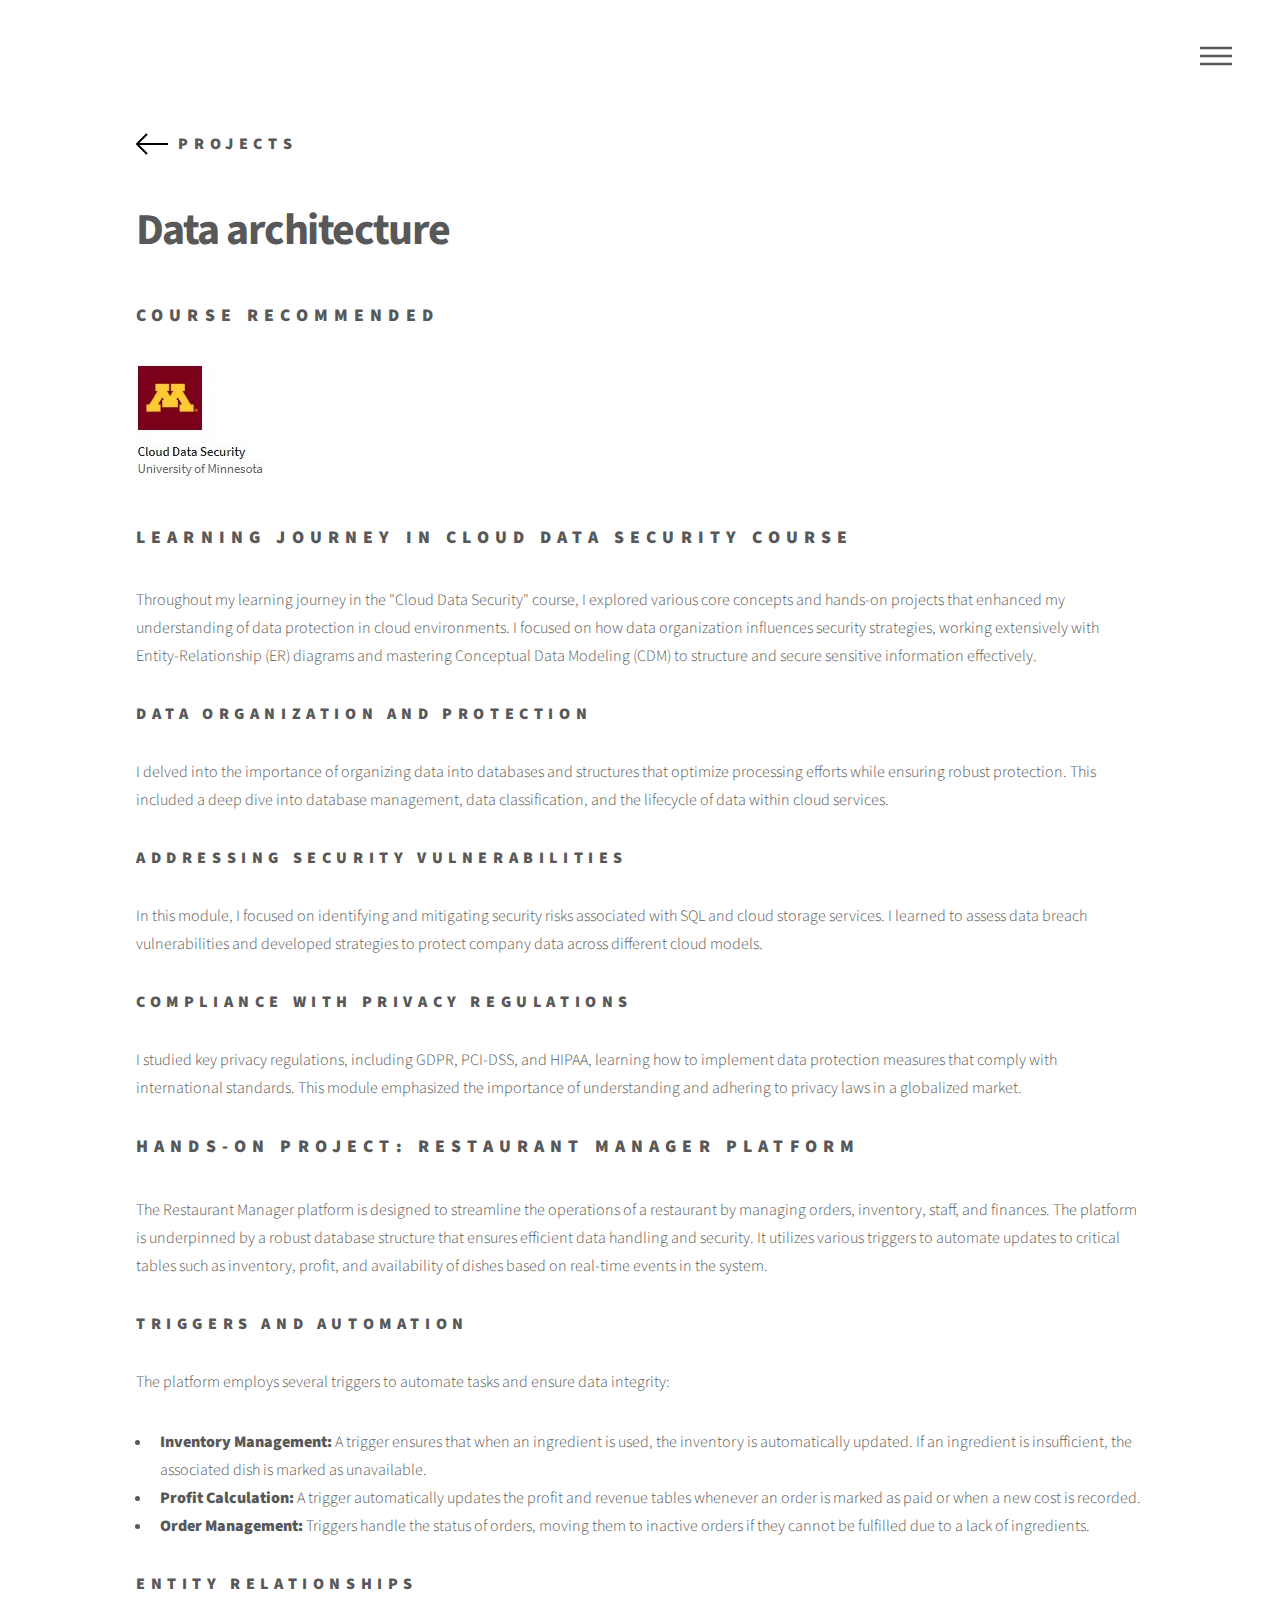
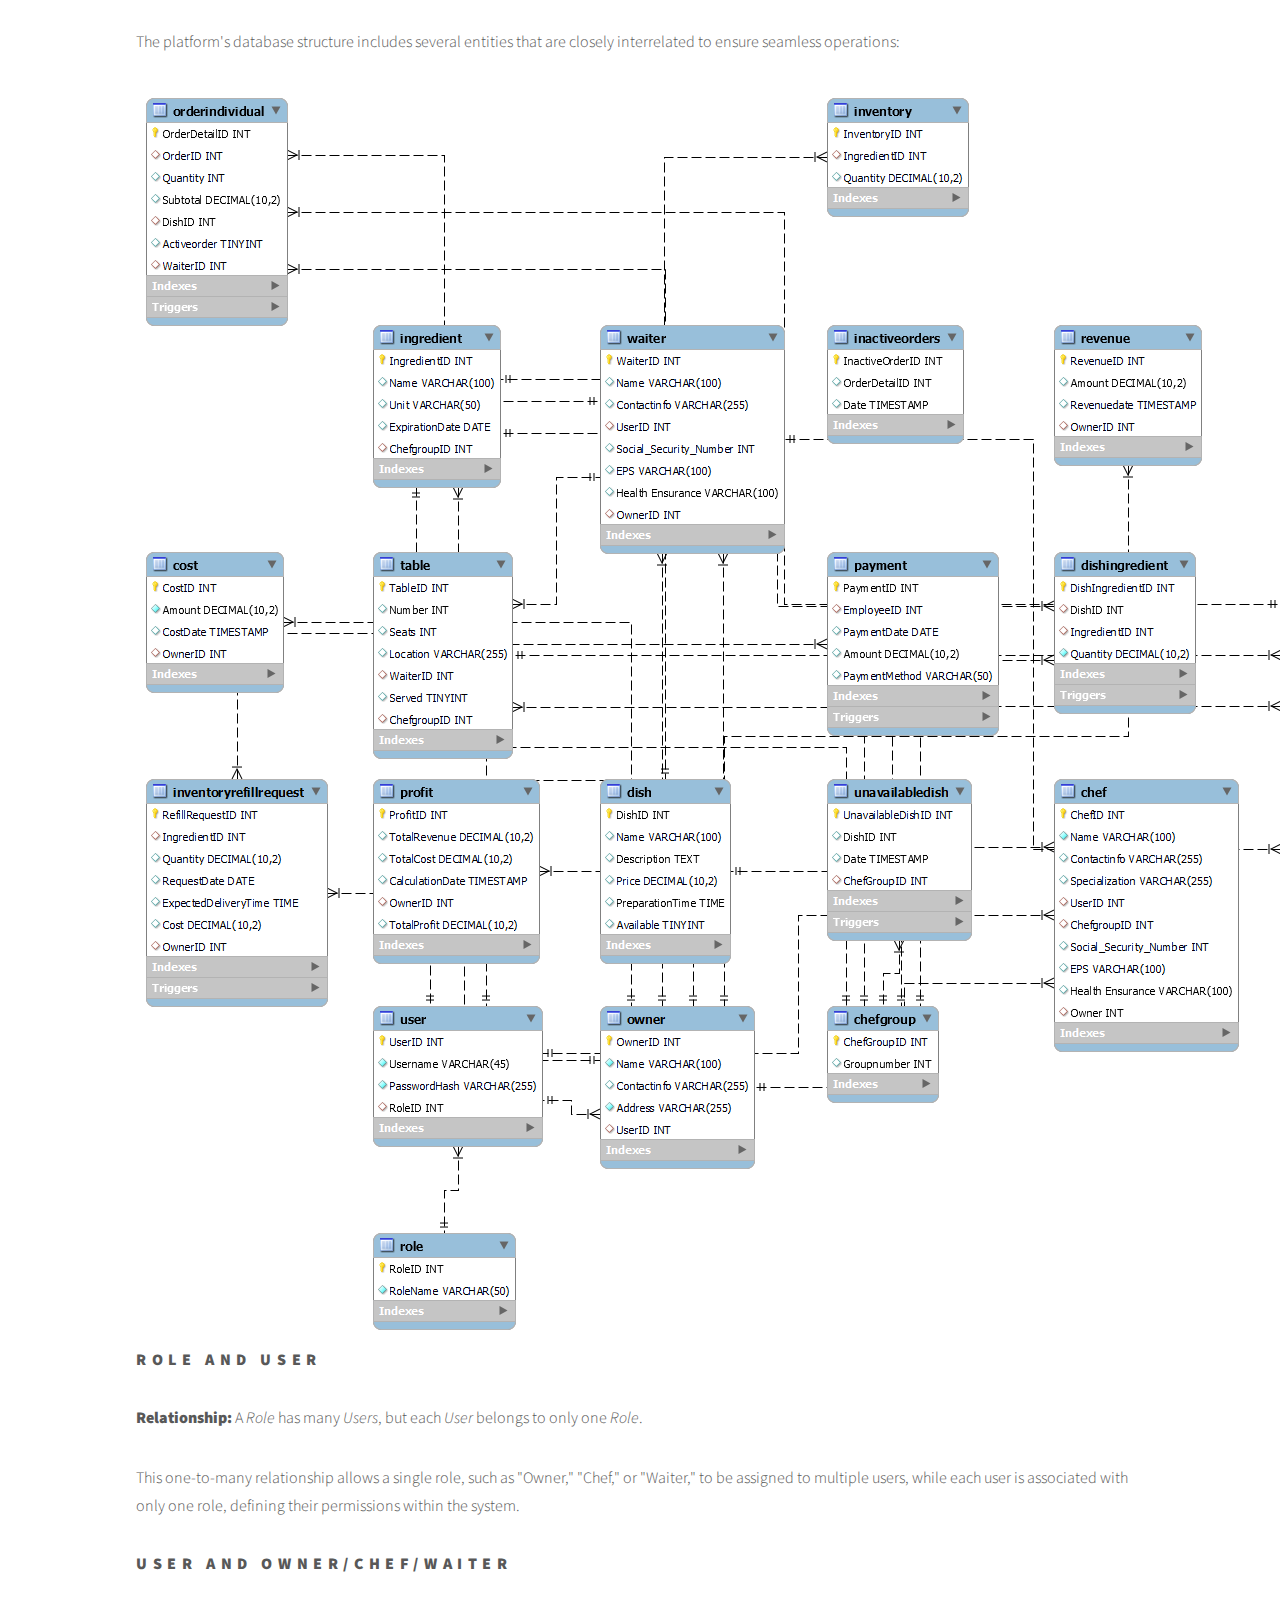
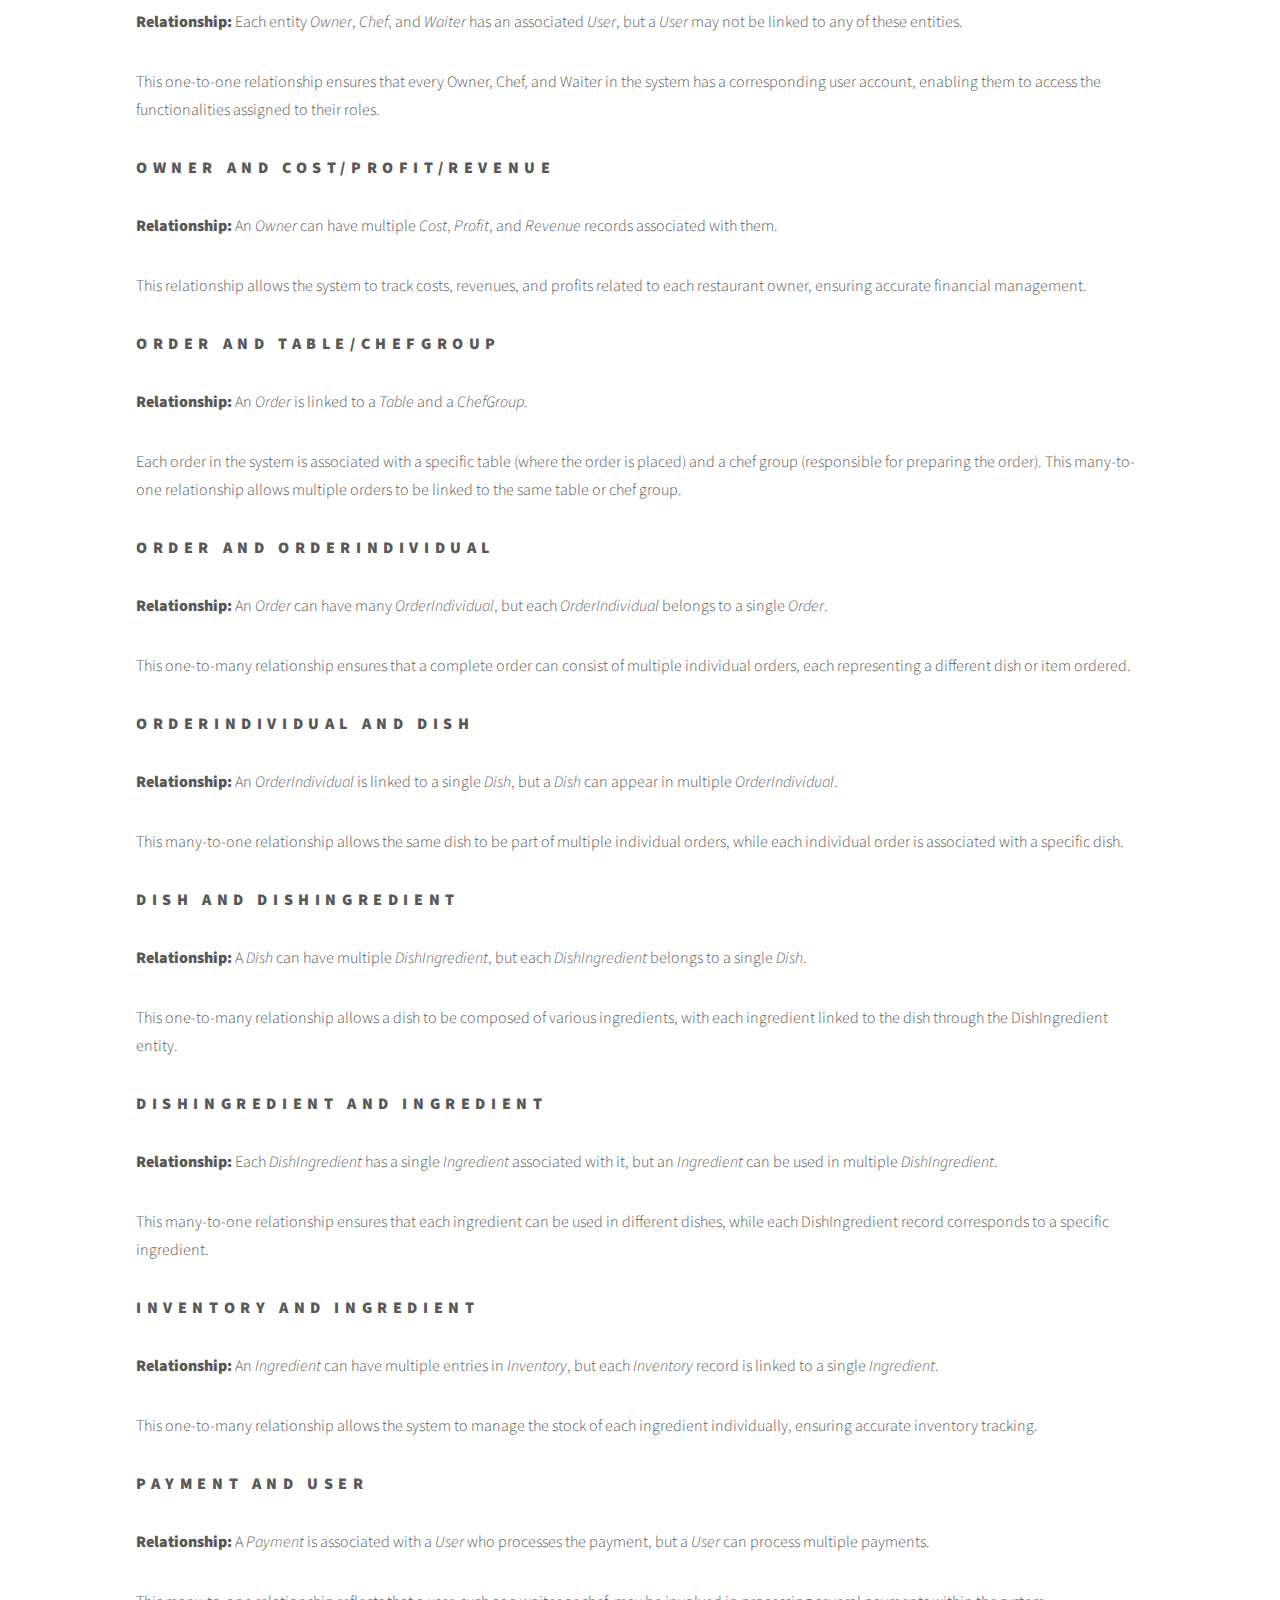
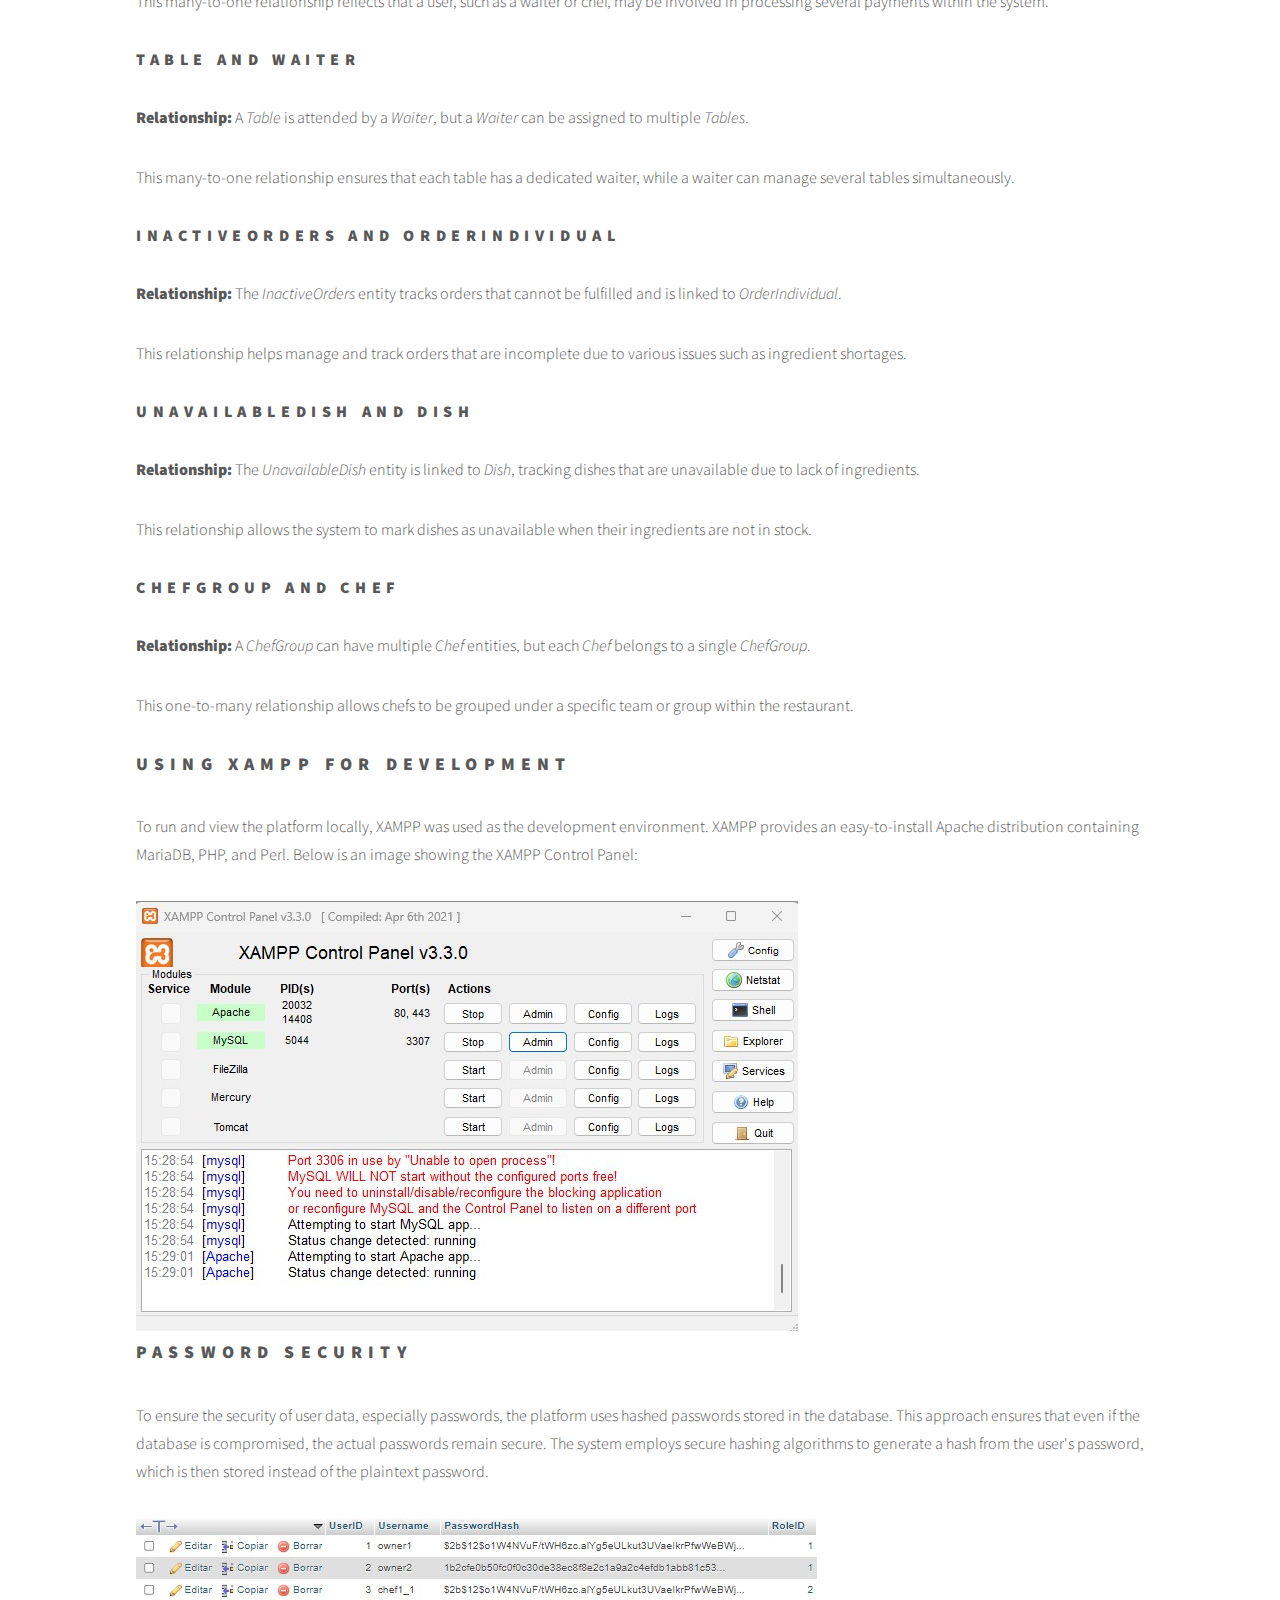
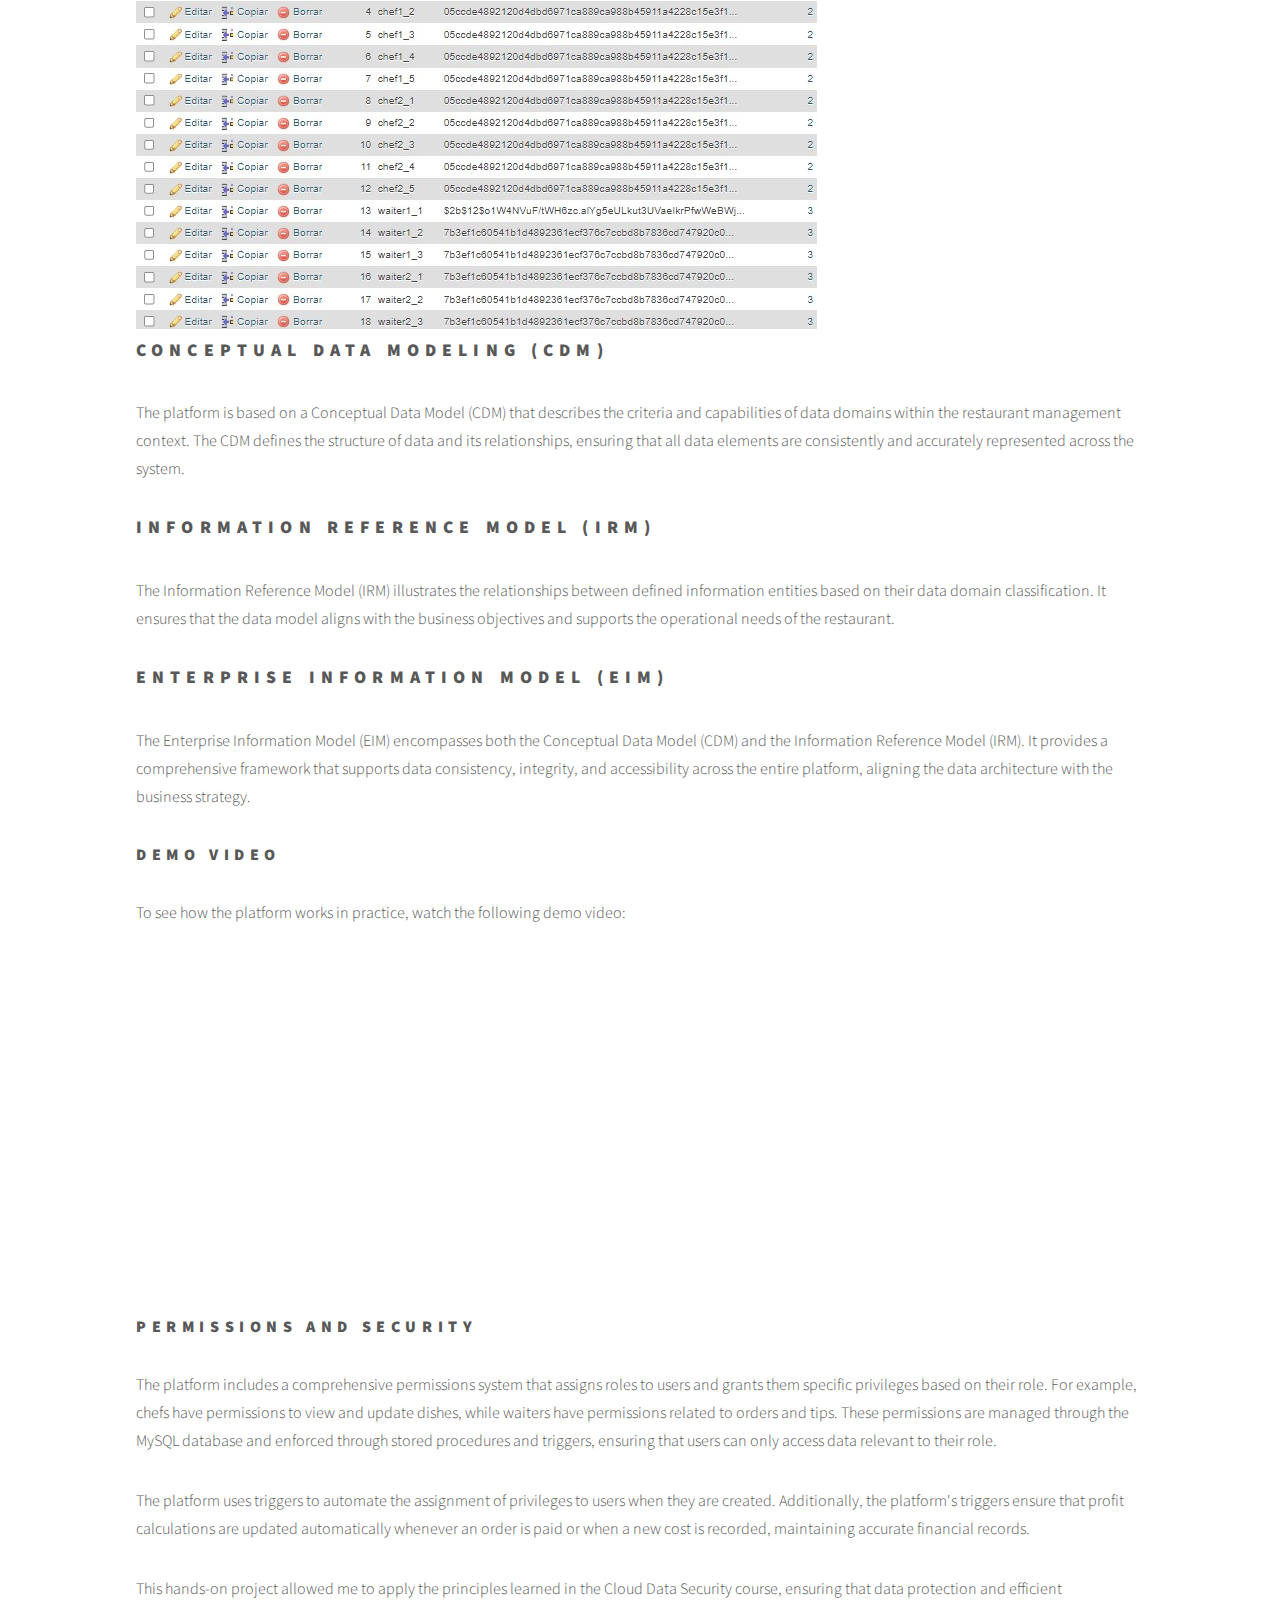
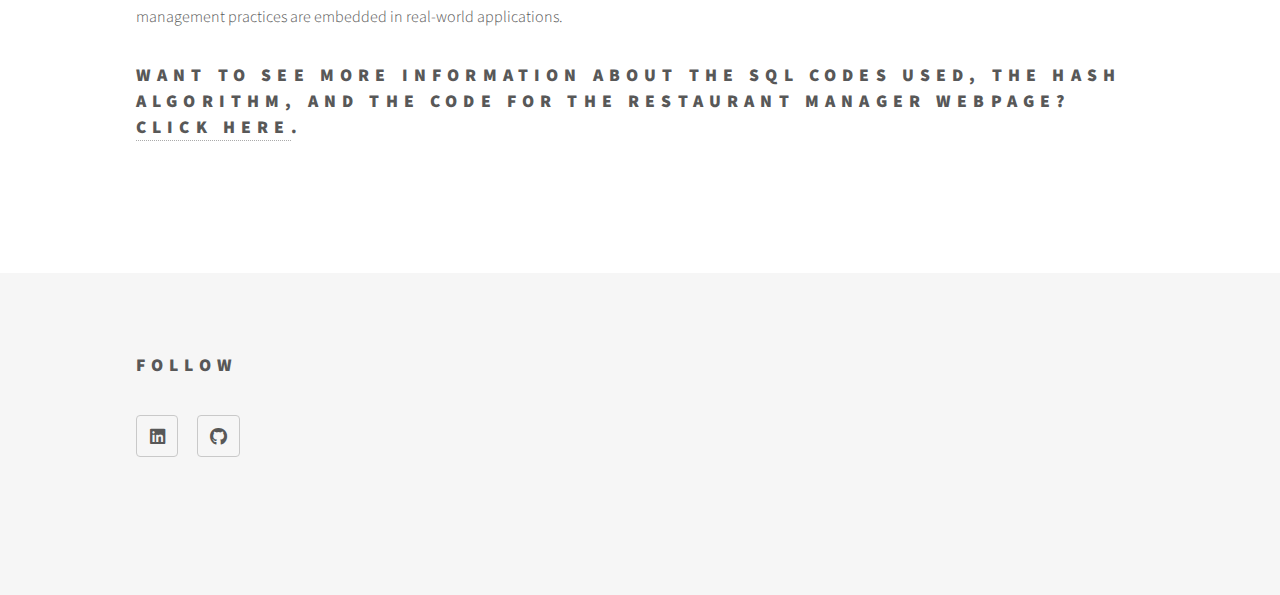
==== commit cfffd682: "Add files via upload" ====
--- a/DataAquitecture.html
+++ b/DataAquitecture.html
@@ -50,7 +50,7 @@
 
                             <h2>Course recommended</h2>
                             <div id="course-map">
-                                <img src="images/Mapgptprompt.jpg" usemap="#coursemapgpt" alt="Course Map">
+                                <img src="images/MapCloudDataSecurity.jpg" usemap="#coursemapgpt" alt="Course Map">
 
                                 <map name="coursemapgpt">
                                     <!-- Definir las áreas clickeables sobre la imagen -->
@@ -66,9 +66,9 @@
                             <div id="popup-course20" class="popup">
                                 <div class="popup-content">
                                     <span class="close" onclick="closePopup('course20')">&times;</span>
-                                    <h2>ChatGPT Prompt Engineering for Developers</h2>
+                                    <h2>Cloud Data Security course</h2>
                                     <button onclick="showDescription('course20')">Course description</button>
-                                    <button onclick="showCertificate('Prompengeniering')">View certificate</button>
+                                    <button onclick="showCertificate('CloudDataSecurity')">View certificate</button>
                                 </div>
                             </div>
 
@@ -78,120 +78,127 @@
                                 <div class="popup-content">
                                     <span class="close" onclick="closePopup('description-course20')">&times;</span>
                                     <h2>Description course</h2>
-                                    <p>This course, "ChatGPT Prompt Engineering for Developers," teaches how to utilize large language models (LLMs) to build innovative and powerful applications using the OpenAI API. Taught by Isa Fulford (OpenAI) and Andrew Ng (DeepLearning.AI), the course covers how LLMs work, best practices for prompt engineering, and practical applications like summarizing, inferring, transforming, and expanding text. Additionally, the course introduces key principles for writing effective prompts and demonstrates how to build custom chatbots, all through hands-on examples in a Jupyter notebook environment.</p>
+                                    <p>The Cloud Data Security course focuses on the organization and protection of data in cloud environments, covering best practices for securing databases, data classification, and safeguarding information throughout its lifecycle. It delves into common vulnerabilities such as SQL injections and teaches how to assess data breach vulnerabilities. The course also examines cloud storage services offered by different providers, exploring how these services are structured to ensure data security. Additionally, it addresses data privacy regulations, both within the United States and internationally, covering legal frameworks like GDPR, PCI-DSS, and HIPAA, to ensure organizations meet privacy and security expectations in a global context.</p>
                                 </div>
                             </div>
 
 
                             <h2></h2>
-                            <h2>Learning Journey</h2>
-                            <div class="content">
-                                <p>Throughout my learning journey in the "ChatGPT Prompt Engineering for Developers" course, I delved into various core concepts and hands-on projects that sharpened my skills in using large language models (LLMs) for practical applications.</p>
-
-                                <h3>Guidelines for Prompting</h3>
-                                <p>I learned two fundamental principles of prompt engineering: writing clear and specific instructions, and giving the model time to "think." These principles were applied through tactics such as using delimiters, requesting structured outputs, and implementing "few-shot" prompting.</p>
-
-                                <h3>Iterative Prompt Development</h3>
-                                <p>This module focused on refining prompts iteratively to generate precise outputs. I applied this to create marketing descriptions from product fact sheets, adjusting the prompts to handle issues like text length and focus on relevant details.</p>
-
-                                <h3>Summarizing</h3>
-                                <p>I explored how to summarize text with a focus on specific topics, learning to generate concise summaries tailored to different departments, such as shipping or pricing, within an organization.</p>
-
-                                <h3>Inferring</h3>
-                                <p>In this module, I learned to infer sentiment, emotions, and topics from product reviews and news articles. I also worked on extracting key information like product names and companies mentioned in the reviews.</p>
-
-                                <h3>Transforming</h3>
-                                <p>This module covered text transformation tasks, including translation, spelling and grammar checking, tone adjustment, and format conversion. I practiced these techniques by transforming texts into different formats and styles.</p>
-
-                                <h3>Expanding</h3>
-                                <p>Finally, I applied prompt engineering techniques to generate tailored customer service emails based on the sentiment of customer reviews, creating responses that are professional and contextually relevant.</p>
-
-                                <h3>Hands-on Project</h3>
-                                <p>As part of my hands-on experience, I developed a customized GPT for real estate marketing strategies. This AI-driven assistant helps with SEO optimization, A/B testing, content creation in various styles, and evaluates property prices for sales and rentals in Colombia. The project also includes capabilities for generating visualizations, answering specific property-related queries, and providing guidance on legal aspects of buying, selling, or renting properties in Colombia, making it a comprehensive tool for real estate professionals.</p>
-                            </div>
-
-                            <h2>Customized GPT funtionalities</h2>
-                            <h2>Project Overview</h2>
-                            <p>This project involved the development of a customized GPT, named <strong>Asistente para Asesores Inmobiliarios en Colombia</strong>, to assist with real estate marketing strategies and evaluate property prices for sale and rent in Colombia. The model uses data-driven insights to respond to inquiries and generate valuable content for real estate professionals.</p>
-                            <p>The GPT was designed with various specialized functionalities, including SEO optimization, content generation for A/B testing, and answering legal questions related to the buying, selling, or renting of properties in Colombia.</p>
-
-                            <h2>Prompt Engineering Techniques</h2>
-                            <p>Throughout the project, the following prompt engineering techniques were utilized:</p>
-                            <ul>
-                                <li><strong>Summarizing:</strong> Used to condense large amounts of data into digestible insights for property listings and market trends.</li>
-                                <li><strong>Inferring:</strong> Employed to detect sentiment in user inquiries and adjust responses accordingly, as well as to extract relevant information from property descriptions.</li>
-                                <li><strong>Expanding:</strong> Applied to generate comprehensive responses for customer service interactions and detailed property descriptions.</li>
-                                <li><strong>Transforming:</strong> Used for translating technical details into user-friendly content and adapting the tone based on the audience.</li>
-                            </ul>
-
-                            <h2>Customized Instructions and Functionalities</h2>
-                            <p>The GPT model was trained to follow specific instructions tailored to the real estate context:</p>
-                            <ul>
-                                <li><strong>Language and Style:</strong> Responses are provided in clear and precise Spanish, with a formal tone for technical recommendations and a friendly tone for property price inquiries.</li>
-                                <li><strong>Greeting and Farewell:</strong> The conversation starts with "Hola, soy tu asesor inmobiliario de confianza. ¿En qué te puedo ayudar hoy?" and ends with "Espero haber sido de ayuda. Si tienes más preguntas sobre el mercado inmobiliario en Bogotá, no dudes en preguntar. ¡Buena suerte con tu propiedad!"</li>
-                                <li><strong>Content of Responses:</strong> The model offers SEO suggestions, marketing strategies, property price evaluations using data from "inmuebles_bogota" and "Inmuebles_Disponibles_para_Arrendamiento_con_barrios," and legal advice using the files "RequisitoscompraventaCasas" and "Requisitosarriendo."</li>
-                                <li><strong>Data Handling:</strong> The model uses public data from "Datos abiertos Colombia" and applies necessary transformations, such as reformatting addresses and extracting neighborhood information for more accurate property evaluations.</li>
-                                <li><strong>Error Management:</strong> If information is not found, the model politely informs the user that it will continue searching, and if no results are found, it responds with, "Lo siento, pero no hay información disponible para lo que estás pidiendo en este momento."</li>
-                            </ul>
-
-
-                            <h3>Sample Conversations</h3>
-                            <p>Here are some sample prompts that the customized GPT can handle:</p>
-                            <ul>
-                                <li>"Quiero vender una propiedad, ¿puedes ayudarme a crear un anuncio efectivo?"</li>
-                                <li>"Estoy buscando estrategias para optimizar mi página inmobiliaria en Google, ¿qué me recomiendas?"</li>
-                                <li>"Ayúdame a encontrar las propiedades más económicas para arrendar en Usaquén."</li>
-                            </ul>
-
-                            <span class="image"><img src="images/Imagengptpersonalziadocaracteristicas.jpg" alt="" /></span>
-
-                            <h2>Data Sources and Processing</h2>
-                            <p>Data used to train and refine the model was gathered from various public sources and processed to ensure accuracy:</p>
-                            <ul>
-                                <li><strong>Requisitos Compra/Venta and Requisitos Arriendo:</strong> These JSON files were created using publicly available information on property regulations in Bogotá, compiled and structured with the help of ChatGPT-4.</li>
-                                <li><strong>Inmuebles Bogotá and Inmuebles Disponibles para Arrendar:</strong> Sourced from "Datos Abiertos Colombia," these datasets include details on property types, descriptions, and pricing, with necessary format adjustments made using Tableau Prep and custom Python scripts for accurate analysis.</li>
-                            </ul>
-
-                            <h3>Example of Data Processing</h3>
-
-                            <p>For the <strong>Inmuebles Bogotá</strong> dataset containing house prices in Bogotá for 2024. Several Tableau techniques were employed, including <strong>Data Transformation</strong> to adjust the data structure as needed. Specific tasks included <strong>Removing Duplicates</strong> to eliminate redundant entries and <strong>Handling Null Values</strong> to address any missing data. Additionally, operations like <strong>Splitting and Merging Fields</strong> were performed to reformat and optimize the data for subsequent analysis.</p>
-                            <p>As shown in the video, a <strong>Calculated Field</strong> was created using a formula to correct the price format issues. Originally, prices that should have been in millions were misrepresented; for example, 23 was displayed instead of 230 million pesos, and values in billions of pesos (e.g., 2,300,000,000) appeared incorrectly as 2.3. The calculated field adjusted these values to reflect the correct monetary amounts, ensuring that the data was accurately represented for analysis.</p>
-                            <span class="video"><video src="videos/Grabaciónlimpiezadatos.mp4" controls controlslist="nodownload"></video></span>
-
-                            <h3></h3>
-                            <h3></h3>
-                            <p>For the "Inmuebles_Disponibles_para_Arrendar" dataset, a Python code was used to correct address formatting and extract neighborhood information:</p>
-                            <ul>
-                                <li><strong>Address Format Correction:</strong> The dataset <em>Inmuebles_Disponibles_para_Arrendamiento_con_barrios</em> initially contained addresses in a non-standard format, which made it difficult to extract neighborhood information. To resolve this, a Python script was developed to:
-                                    <ul>
-                                        <li><strong>Standardize Address Terms:</strong> Replace abbreviations like "CL" and "KR" with their full forms "Calle" and "Carrera."</li>
-                                        <li><strong>Combine Street Numbers:</strong> Merge separated street numbers into a standardized format, ensuring consistency.</li>
-                                        <li><strong>Add Location Context:</strong> Append ", Bogotá, Colombia" to each address to provide clear context for geocoding.</li>
-                                    </ul>
-                                </li>
-                                <li><strong>Neighborhood Extraction:</strong> Once the addresses were standardized, the next step was to extract the neighborhood (or "barrio") information. This was done by:
-                                    <ul>
-                                        <li><strong>Geocoding:</strong> Using the Nominatim service from the <code>geopy</code> library, each corrected address was geocoded to obtain latitude and longitude.</li>
-                                        <li><strong>Reverse Geocoding:</strong> With these coordinates, a reverse geocoding process was used to retrieve detailed location information, specifically focusing on identifying the neighborhood name.</li>
-                                        <li><strong>Handling Errors:</strong> If the neighborhood couldn't be identified, a default response "Barrio no encontrado" was used, and any errors during processing were caught and logged for review.</li>
-                                    </ul>
-                                </li>
-                                <li><strong>Data Output:</strong> After processing the data, the cleaned and enriched dataset, now including a corrected address and neighborhood information, was saved to a new CSV file. This file was then used by the GPT model to provide accurate property evaluations based on the location.</li>
-                            </ul>
-                            
-                            <h2>SEO Optimization and A/B Testing</h2>
-                            <p>To further enhance the capabilities of the model, it was trained to assist with SEO optimization and A/B testing strategies. This involved the following steps:</p>
-                            <ul>
-                                <li><strong>Data Collection:</strong> The model was trained using public information on SEO best practices and A/B testing methodologies.</li>
-                                <li><strong>API Integration:</strong> The model was connected to the Google Keyword Planner API to access real-time data and generate optimized keywords for content targeting.</li>
-                                <li><strong>Content Recommendations:</strong> Based on the data from the keyword planner, the model provides recommendations for optimizing website content and generating A/B test variants to improve user engagement and conversion rates.</li>
-                            </ul>
-                            
-                            <h2>Demostration</h2>
-                            <span class="video"><video src="videos/VideofuncionamientoGPT.mp4" controls controlslist="nodownload"></video></span>
-                            <h2></h2>
-
-                            <h2>Want to see the instructions given to the GPT, the JSON file to connect to the Google Ads API, and the code for cleaning the "Inmuebles_Disponibles_para_Arrendar" dataset? <a href="https://github.com/Juanxtron/CustomGPT/tree/main/CustomGPT">Click here</a>.</h2>
+                            <h2>Learning Journey in Cloud Data Security Course</h2>
+                                <div class="content">
+                                    <p>Throughout my learning journey in the "Cloud Data Security" course, I explored various core concepts and hands-on projects that enhanced my understanding of data protection in cloud environments. I focused on how data organization influences security strategies, working extensively with Entity-Relationship (ER) diagrams and mastering Conceptual Data Modeling (CDM) to structure and secure sensitive information effectively.</p>
+
+                                    <h3>Data Organization and Protection</h3>
+                                    <p>I delved into the importance of organizing data into databases and structures that optimize processing efforts while ensuring robust protection. This included a deep dive into database management, data classification, and the lifecycle of data within cloud services.</p>
+
+                                    <h3>Addressing Security Vulnerabilities</h3>
+                                    <p>In this module, I focused on identifying and mitigating security risks associated with SQL and cloud storage services. I learned to assess data breach vulnerabilities and developed strategies to protect company data across different cloud models.</p>
+
+                                    <h3>Compliance with Privacy Regulations</h3>
+                                    <p>I studied key privacy regulations, including GDPR, PCI-DSS, and HIPAA, learning how to implement data protection measures that comply with international standards. This module emphasized the importance of understanding and adhering to privacy laws in a globalized market.</p>
+
+                                    <h2>Hands-on Project: Restaurant Manager Platform</h2>
+
+                                    <div class="content">
+                                        <p>The Restaurant Manager platform is designed to streamline the operations of a restaurant by managing orders, inventory, staff, and finances. The platform is underpinned by a robust database structure that ensures efficient data handling and security. It utilizes various triggers to automate updates to critical tables such as inventory, profit, and availability of dishes based on real-time events in the system.</p>
+
+                                        <h3>Triggers and Automation</h3>
+                                        <p>The platform employs several triggers to automate tasks and ensure data integrity:</p>
+                                        <ul>
+                                            <li><strong>Inventory Management:</strong> A trigger ensures that when an ingredient is used, the inventory is automatically updated. If an ingredient is insufficient, the associated dish is marked as unavailable.</li>
+                                            <li><strong>Profit Calculation:</strong> A trigger automatically updates the profit and revenue tables whenever an order is marked as paid or when a new cost is recorded.</li>
+                                            <li><strong>Order Management:</strong> Triggers handle the status of orders, moving them to inactive orders if they cannot be fulfilled due to a lack of ingredients.</li>
+                                        </ul>
+
+                                        <h3>Entity Relationships</h3>
+                                        <p>The platform's database structure includes several entities that are closely interrelated to ensure seamless operations:</p>
+                                        <img src="images/ImagendiagramaRE.png" alt="Entity Relationship Diagram" />
+                                        <h3>Role and User</h3>
+                                        <p><strong>Relationship:</strong> A <em>Role</em> has many <em>Users</em>, but each <em>User</em> belongs to only one <em>Role</em>.</p>
+                                        <p>This one-to-many relationship allows a single role, such as "Owner," "Chef," or "Waiter," to be assigned to multiple users, while each user is associated with only one role, defining their permissions within the system.</p>
+
+                                        <h3>User and Owner/Chef/Waiter</h3>
+                                        <p><strong>Relationship:</strong> Each entity <em>Owner</em>, <em>Chef</em>, and <em>Waiter</em> has an associated <em>User</em>, but a <em>User</em> may not be linked to any of these entities.</p>
+                                        <p>This one-to-one relationship ensures that every Owner, Chef, and Waiter in the system has a corresponding user account, enabling them to access the functionalities assigned to their roles.</p>
+
+                                        <h3>Owner and Cost/Profit/Revenue</h3>
+                                        <p><strong>Relationship:</strong> An <em>Owner</em> can have multiple <em>Cost</em>, <em>Profit</em>, and <em>Revenue</em> records associated with them.</p>
+                                        <p>This relationship allows the system to track costs, revenues, and profits related to each restaurant owner, ensuring accurate financial management.</p>
+
+                                        <h3>Order and Table/ChefGroup</h3>
+                                        <p><strong>Relationship:</strong> An <em>Order</em> is linked to a <em>Table</em> and a <em>ChefGroup</em>.</p>
+                                        <p>Each order in the system is associated with a specific table (where the order is placed) and a chef group (responsible for preparing the order). This many-to-one relationship allows multiple orders to be linked to the same table or chef group.</p>
+
+                                        <h3>Order and OrderIndividual</h3>
+                                        <p><strong>Relationship:</strong> An <em>Order</em> can have many <em>OrderIndividual</em>, but each <em>OrderIndividual</em> belongs to a single <em>Order</em>.</p>
+                                        <p>This one-to-many relationship ensures that a complete order can consist of multiple individual orders, each representing a different dish or item ordered.</p>
+
+                                        <h3>OrderIndividual and Dish</h3>
+                                        <p><strong>Relationship:</strong> An <em>OrderIndividual</em> is linked to a single <em>Dish</em>, but a <em>Dish</em> can appear in multiple <em>OrderIndividual</em>.</p>
+                                        <p>This many-to-one relationship allows the same dish to be part of multiple individual orders, while each individual order is associated with a specific dish.</p>
+
+                                        <h3>Dish and DishIngredient</h3>
+                                        <p><strong>Relationship:</strong> A <em>Dish</em> can have multiple <em>DishIngredient</em>, but each <em>DishIngredient</em> belongs to a single <em>Dish</em>.</p>
+                                        <p>This one-to-many relationship allows a dish to be composed of various ingredients, with each ingredient linked to the dish through the DishIngredient entity.</p>
+
+                                        <h3>DishIngredient and Ingredient</h3>
+                                        <p><strong>Relationship:</strong> Each <em>DishIngredient</em> has a single <em>Ingredient</em> associated with it, but an <em>Ingredient</em> can be used in multiple <em>DishIngredient</em>.</p>
+                                        <p>This many-to-one relationship ensures that each ingredient can be used in different dishes, while each DishIngredient record corresponds to a specific ingredient.</p>
+
+                                        <h3>Inventory and Ingredient</h3>
+                                        <p><strong>Relationship:</strong> An <em>Ingredient</em> can have multiple entries in <em>Inventory</em>, but each <em>Inventory</em> record is linked to a single <em>Ingredient</em>.</p>
+                                        <p>This one-to-many relationship allows the system to manage the stock of each ingredient individually, ensuring accurate inventory tracking.</p>
+
+                                        <h3>Payment and User</h3>
+                                        <p><strong>Relationship:</strong> A <em>Payment</em> is associated with a <em>User</em> who processes the payment, but a <em>User</em> can process multiple payments.</p>
+                                        <p>This many-to-one relationship reflects that a user, such as a waiter or chef, may be involved in processing several payments within the system.</p>
+
+                                        <h3>Table and Waiter</h3>
+                                        <p><strong>Relationship:</strong> A <em>Table</em> is attended by a <em>Waiter</em>, but a <em>Waiter</em> can be assigned to multiple <em>Tables</em>.</p>
+                                        <p>This many-to-one relationship ensures that each table has a dedicated waiter, while a waiter can manage several tables simultaneously.</p>
+
+                                        <h3>InactiveOrders and OrderIndividual</h3>
+                                        <p><strong>Relationship:</strong> The <em>InactiveOrders</em> entity tracks orders that cannot be fulfilled and is linked to <em>OrderIndividual</em>.</p>
+                                        <p>This relationship helps manage and track orders that are incomplete due to various issues such as ingredient shortages.</p>
+
+                                        <h3>UnavailableDish and Dish</h3>
+                                        <p><strong>Relationship:</strong> The <em>UnavailableDish</em> entity is linked to <em>Dish</em>, tracking dishes that are unavailable due to lack of ingredients.</p>
+                                        <p>This relationship allows the system to mark dishes as unavailable when their ingredients are not in stock.</p>
+
+                                        <h3>ChefGroup and Chef</h3>
+                                        <p><strong>Relationship:</strong> A <em>ChefGroup</em> can have multiple <em>Chef</em> entities, but each <em>Chef</em> belongs to a single <em>ChefGroup</em>.</p>
+                                        <p>This one-to-many relationship allows chefs to be grouped under a specific team or group within the restaurant.</p>
+
+                                        <h2>Using XAMPP for Development</h2>
+                                        <p>To run and view the platform locally, XAMPP was used as the development environment. XAMPP provides an easy-to-install Apache distribution containing MariaDB, PHP, and Perl. Below is an image showing the XAMPP Control Panel:</p>
+                                        <img src="images/imagenXamp.jpg" alt="XAMPP Control Panel" />
+
+                                        <h2>Password Security</h2>
+                                        <p>To ensure the security of user data, especially passwords, the platform uses hashed passwords stored in the database. This approach ensures that even if the database is compromised, the actual passwords remain secure. The system employs secure hashing algorithms to generate a hash from the user's password, which is then stored instead of the plaintext password.</p>
+                                        <img src="images/ImagenContraseñashash.jpg" alt="Password Hash Example" />
+                                        <h2>Conceptual Data Modeling (CDM)</h2>
+                                        <p>The platform is based on a Conceptual Data Model (CDM) that describes the criteria and capabilities of data domains within the restaurant management context. The CDM defines the structure of data and its relationships, ensuring that all data elements are consistently and accurately represented across the system.</p>
+
+                                        <h2>Information Reference Model (IRM)</h2>
+                                        <p>The Information Reference Model (IRM) illustrates the relationships between defined information entities based on their data domain classification. It ensures that the data model aligns with the business objectives and supports the operational needs of the restaurant.</p>
+
+                                        <h2>Enterprise Information Model (EIM)</h2>
+                                        <p>The Enterprise Information Model (EIM) encompasses both the Conceptual Data Model (CDM) and the Information Reference Model (IRM). It provides a comprehensive framework that supports data consistency, integrity, and accessibility across the entire platform, aligning the data architecture with the business strategy.</p>
+
+                                        <h3>Demo Video</h3>
+                                        <p>To see how the platform works in practice, watch the following demo video:</p>
+                                        <iframe width="560" height="315" src="https://www.youtube.com/embed/fCqCommoeKc" title="YouTube video player" frameborder="0" allow="accelerometer; autoplay; clipboard-write; encrypted-media; gyroscope; picture-in-picture; web-share" allowfullscreen></iframe>
+                                        <h3></h3>
+                                        <h3>Permissions and Security</h3>
+                                        <p>The platform includes a comprehensive permissions system that assigns roles to users and grants them specific privileges based on their role. For example, chefs have permissions to view and update dishes, while waiters have permissions related to orders and tips. These permissions are managed through the MySQL database and enforced through stored procedures and triggers, ensuring that users can only access data relevant to their role.</p>
+
+                                        <p>The platform uses triggers to automate the assignment of privileges to users when they are created. Additionally, the platform's triggers ensure that profit calculations are updated automatically whenever an order is paid or when a new cost is recorded, maintaining accurate financial records.</p>
+                                        <p>This hands-on project allowed me to apply the principles learned in the Cloud Data Security course, ensuring that data protection and efficient management practices are embedded in real-world applications.</p>
+                                    </div>
+                                    
+                                </div>
+
+                                <h2>Want to see more information about the SQL codes used, the hash algorithm, and the code for the Restaurant Manager webpage? <a href="https://github.com/Juanxtron/RestaurantManager">Click here</a>.</h2>
                         </div>
                     </div>
 
